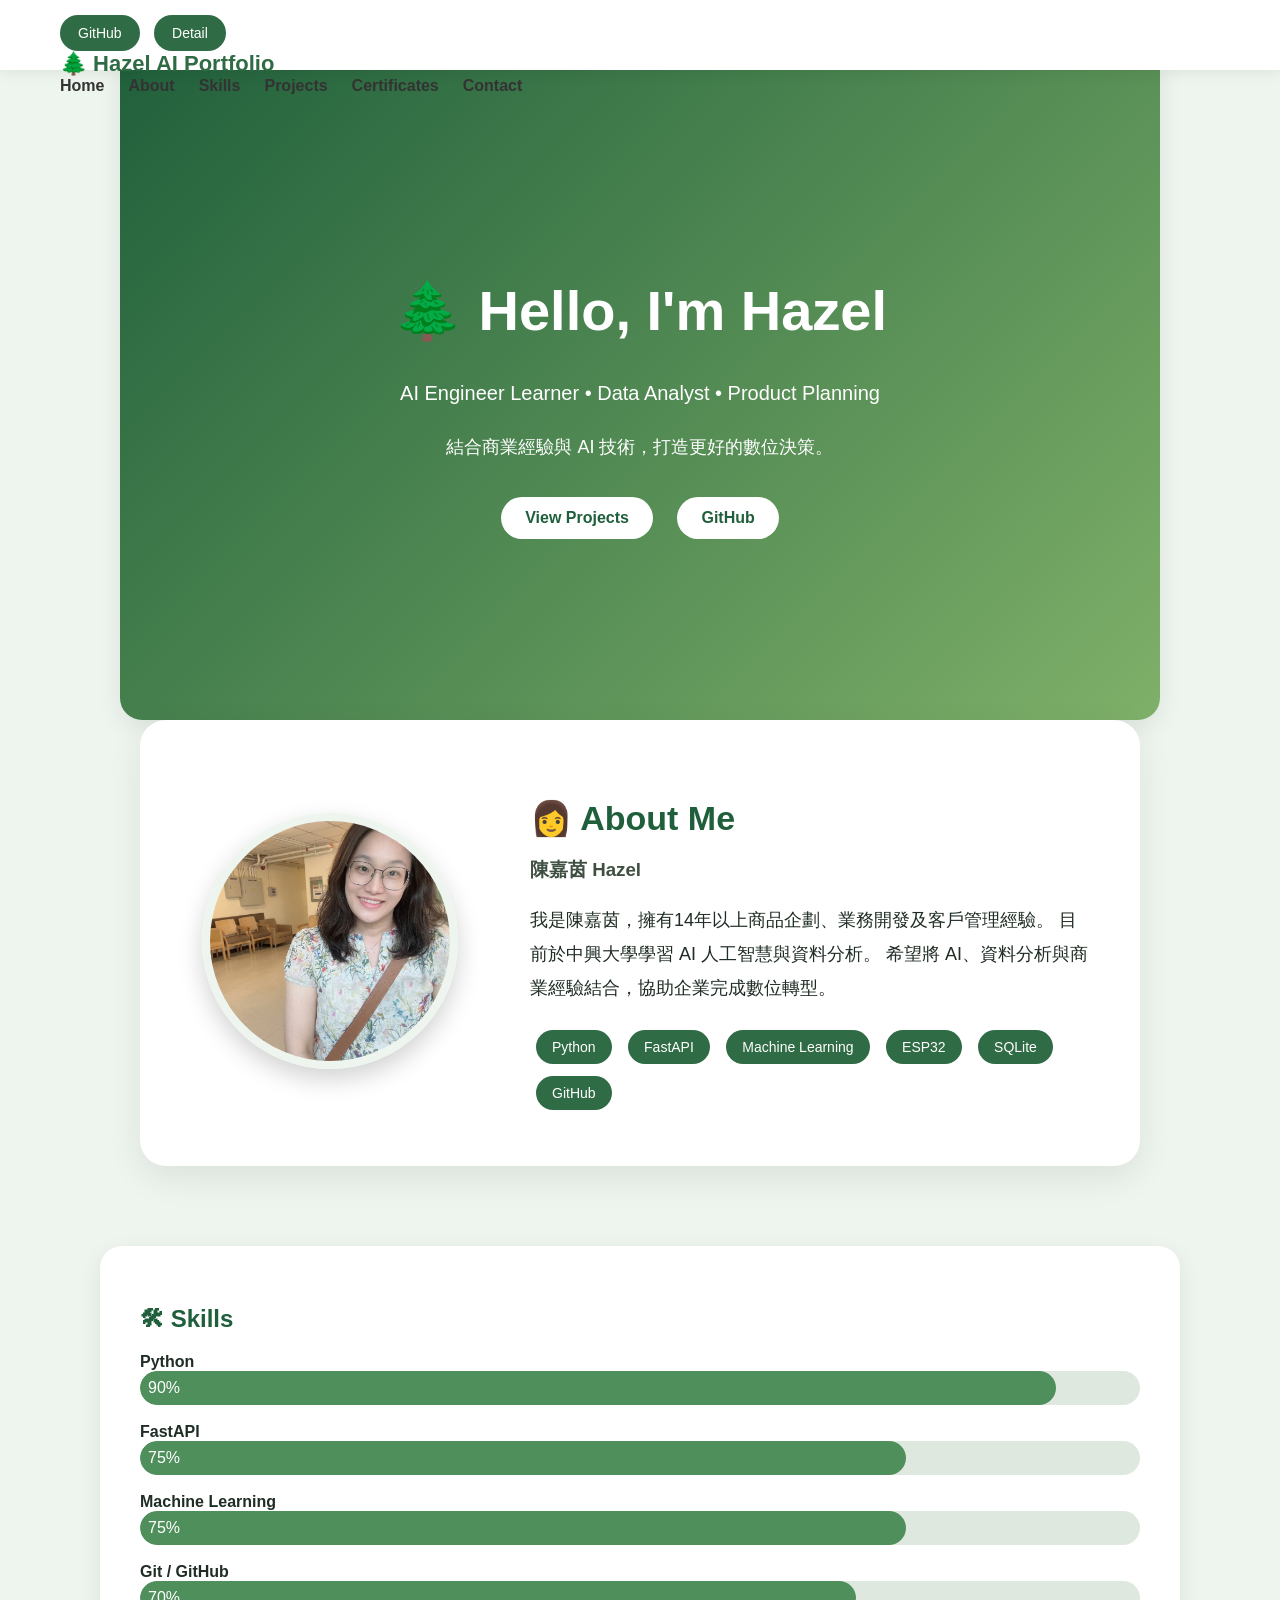
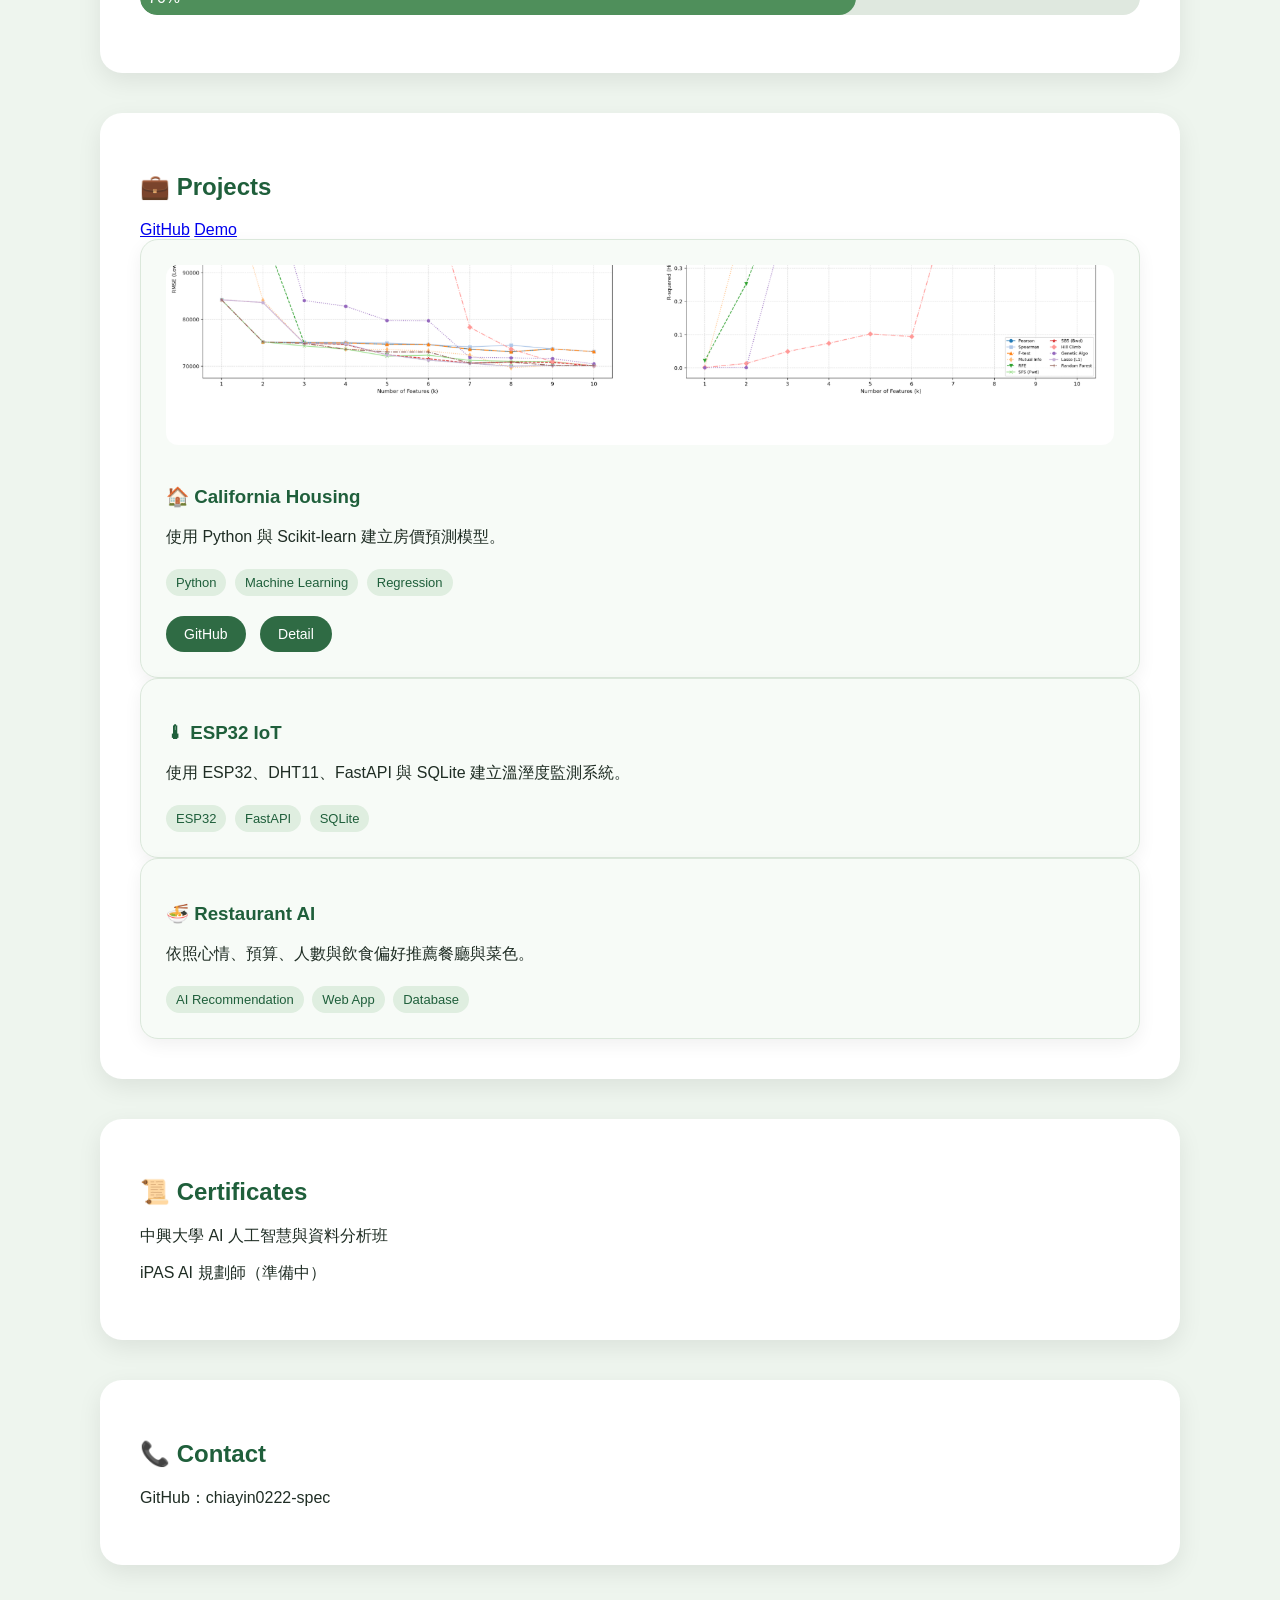
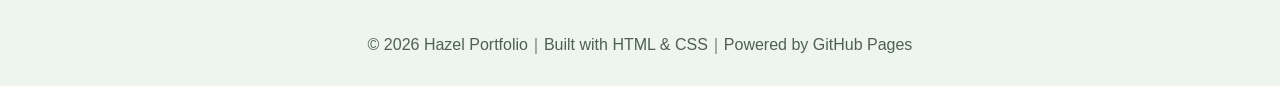
==== index.html @ d82f3df8 "Update index.html" ====
<!DOCTYPE html>
<html lang="zh-Hant">
<head>
  <meta charset="UTF-8">
  <title>Hazel AI Portfolio</title>
  <link rel="stylesheet" href="style.css">
</head>

<body>

  <nav class="navbar">
    <div class="project-links">
    <div class="project-links">
  <a class="btn-small" href="#">GitHub</a>
  <a class="btn-small" href="projects/california.html">Detail</a>
</div>
    <div class="logo">🌲 Hazel AI Portfolio</div>

    <ul class="nav-links">
      <li><a href="#hero">Home</a></li>
      <li><a href="#about">About</a></li>
      <li><a href="#skills">Skills</a></li>
      <li><a href="#projects">Projects</a></li>
      <li><a href="#certificates">Certificates</a></li>
      <li><a href="#contact">Contact</a></li>
    </ul>
  </nav>

  <section id="hero" class="hero">
    <h1>🌲 Hello, I'm Hazel</h1>
    <p class="role">AI Engineer Learner • Data Analyst • Product Planning</p>
    <p class="slogan">結合商業經驗與 AI 技術，打造更好的數位決策。</p>

    <div class="hero-buttons">
      <a class="btn" href="#projects">View Projects</a>
      <a class="btn" href="https://github.com/chiayin0222-spec">GitHub</a>
    </div>
  </section>

  <section id="about" class="about-section">
    <div class="about-card">
      <div class="photo">
        <img src="images/IMG_3133.PNG" class="profile" alt="Hazel">
      </div>

      <div class="intro">
        <h2>👩 About Me</h2>
        <h3>陳嘉茵 Hazel</h3>

        <p>
          我是陳嘉茵，擁有14年以上商品企劃、業務開發及客戶管理經驗。
          目前於中興大學學習 AI 人工智慧與資料分析。
          希望將 AI、資料分析與商業經驗結合，協助企業完成數位轉型。
        </p>

        <div class="tag">
          <span>Python</span>
          <span>FastAPI</span>
          <span>Machine Learning</span>
          <span>ESP32</span>
          <span>SQLite</span>
          <span>GitHub</span>
        </div>
      </div>
    </div>
  </section>

  <section id="skills">
    <h2>🛠 Skills</h2>

    <div class="skill">
      <strong>Python</strong>
      <div class="bar"><div class="fill" style="width:90%">90%</div></div>
    </div>

    <div class="skill">
      <strong>FastAPI</strong>
      <div class="bar"><div class="fill" style="width:75%">75%</div></div>
    </div>

    <div class="skill">
      <strong>Machine Learning</strong>
      <div class="bar"><div class="fill" style="width:75%">75%</div></div>
    </div>

    <div class="skill">
      <strong>Git / GitHub</strong>
      <div class="bar"><div class="fill" style="width:70%">70%</div></div>
    </div>
  </section>

  <section id="projects">
    <h2>💼 Projects</h2>
    

   <div class="project-links">

<a href="#">GitHub</a>

<a href="#">Demo</a>

</div>
<div class="project-card">

    <img src="images/california.png"
         class="project-image"
         alt="California Housing">

    <h3>🏠 California Housing</h3>

    <p>
        使用 Python 與 Scikit-learn 建立房價預測模型。
    </p>

    <div class="tag">

        <span>Python</span>

        <span>Machine Learning</span>

        <span>Regression</span>

    </div>

    <div class="project-links">

        <a class="btn-small"
           href="https://github.com/你的GitHub專案">
           GitHub
        </a>

        <a class="btn-small"
           href="projects/california.html">
           Detail
        </a>

    </div>

</div>


      <div class="project-card">
        <h3>🌡 ESP32 IoT</h3>
        <p>使用 ESP32、DHT11、FastAPI 與 SQLite 建立溫溼度監測系統。</p>
        <span>ESP32</span>
        <span>FastAPI</span>
        <span>SQLite</span>
      </div>

      <div class="project-card">
        <h3>🍜 Restaurant AI</h3>
        <p>依照心情、預算、人數與飲食偏好推薦餐廳與菜色。</p>
        <span>AI Recommendation</span>
        <span>Web App</span>
        <span>Database</span>
      </div>
    </div>
  </section>

  <section id="certificates">
    <h2>📜 Certificates</h2>
    <p>中興大學 AI 人工智慧與資料分析班</p>
    <p>iPAS AI 規劃師（準備中）</p>
  </section>

  <section id="contact">
    <h2>📞 Contact</h2>
    <p>GitHub：chiayin0222-spec</p>
  </section>

  <footer>
    © 2026 Hazel Portfolio｜Built with HTML & CSS｜Powered by GitHub Pages
  </footer>

  <script src="script.js"></script>
</body>
</html>
---- style.css ----
html {
  scroll-behavior: smooth;
}

body {
  margin: 0;
  font-family: Arial, "Microsoft JhengHei", sans-serif;
  background: #eef5ee;
  color: #1f2d24;
}

/* Navigation */
.navbar {
  position: fixed;
  top: 0;
  left: 0;
  width: 100%;
  height: 70px;
  background: white;
  box-shadow: 0 2px 15px rgba(0,0,0,0.08);
  display: flex;
  justify-content: space-between;
  align-items: center;
  padding: 0 60px;
  box-sizing: border-box;
  z-index: 999;
}

.logo {
  font-size: 22px;
  font-weight: bold;
  color: #2f6b44;
}

.nav-links {
  display: flex;
  gap: 24px;
  list-style: none;
  margin: 0;
  padding: 0;
}

.nav-links a {
  text-decoration: none;
  color: #333;
  font-weight: 600;
}

.nav-links a:hover {
  color: #2f6b44;
}

/* Hero */
.hero {
  min-height: 520px;
  background: linear-gradient(135deg, #1f5f3b, #7fb069);
  color: white;
  text-align: center;
  padding: 90px 20px 70px;
  display: flex;
  justify-content: center;
  align-items: center;
  flex-direction: column;
}

.hero h1 {
  font-size: 56px;
  font-weight: 700;
  margin-bottom: 18px;
}

.role {
  font-size: 20px;
  margin-bottom: 12px;
}

.slogan {
  font-size: 18px;
  margin-bottom: 28px;
}

.btn {
  display: inline-block;
  margin: 10px;
  padding: 12px 24px;
  background: white;
  color: #1f5f3b;
  text-decoration: none;
  border-radius: 30px;
  font-weight: bold;
}

/* Sections */
section {
  max-width: 1000px;
  margin: 40px auto;
  background: white;
  padding: 40px;
  border-radius: 22px;
  box-shadow: 0 8px 24px rgba(0,0,0,0.08);
}

h2 {
  color: #1f5f3b;
}

/* About */
.about-section {
  margin-top: -80px;
  position: relative;
  z-index: 10;
  background: transparent;
  box-shadow: none;
}

.about-card {
  background: white;
  border-radius: 26px;
  padding: 50px;
  display: flex;
  align-items: center;
  gap: 60px;
  box-shadow: 0 12px 35px rgba(0,0,0,0.08);
}

.photo {
  flex: 1;
  text-align: center;
}

.intro {
  flex: 2;
}

.profile {
  width: 240px;
  height: 240px;
  border-radius: 50%;
  object-fit: cover;
  border: 8px solid #eef5ee;
  box-shadow: 0 10px 25px rgba(0,0,0,0.18);
}

.intro h2 {
  font-size: 34px;
  margin-bottom: 10px;
}

.intro h3 {
  color: #3f4f42;
  margin-bottom: 20px;
}

.intro p {
  font-size: 18px;
  line-height: 1.9;
}

.tag span {
  display: inline-block;
  background: #2f6b44;
  color: white;
  padding: 9px 16px;
  border-radius: 20px;
  margin: 6px;
  font-size: 14px;
}

/* Skills */
.skill {
  margin: 18px 0;
}

.bar {
  background: #dfe8df;
  border-radius: 20px;
  overflow: hidden;
}

.fill {
  background: #4f8f5b;
  color: white;
  padding: 8px;
  border-radius: 20px;
}

/* Projects */
.project-grid {
  display: grid;
  grid-template-columns: repeat(3, 1fr);
  gap: 25px;
}

.project-image {
     width:100%;
    height:180px;
    object-fit:cover;
    border-radius:12px;
    margin-bottom:18px;
}

.project-card {
  background: #f7fbf7;
  border-radius: 18px;
  padding: 25px;
  border: 1px solid #dbe8db;
  box-shadow: 0 6px 18px rgba(0,0,0,0.06);
  transition: 0.3s;
}

.project-card:hover {
  transform: translateY(-8px);
  box-shadow: 0 14px 28px rgba(0,0,0,0.12);
}

.project-card h3 {
  color: #1f5f3b;
}

.project-card span {
  display: inline-block;
  background: #dfeee0;
  color: #1f5f3b;
  padding: 6px 10px;
  border-radius: 20px;
  font-size: 13px;
  margin: 5px 4px 0 0;
}

/* Footer */
footer {
  text-align: center;
  padding: 30px;
  color: #4f5f52;
}

/* Mobile */
@media (max-width: 900px) {
  .nav-links {
    display: none;
  }

  .about-card {
    flex-direction: column;
    text-align: center;
  }

  .project-grid {
    grid-template-columns: 1fr;
  }

  .hero h1 {
    font-size: 38px;
  }
}
.project-links{

    margin-top:20px;

}

.btn-small{

    display:inline-block;

    background:#2F6B44;

    color:white;

    text-decoration:none;

    padding:10px 18px;

    border-radius:30px;

    margin-right:10px;

    font-size:14px;

    transition:.3s;

}

.btn-small:hover{

    background:#1F5A38;

}
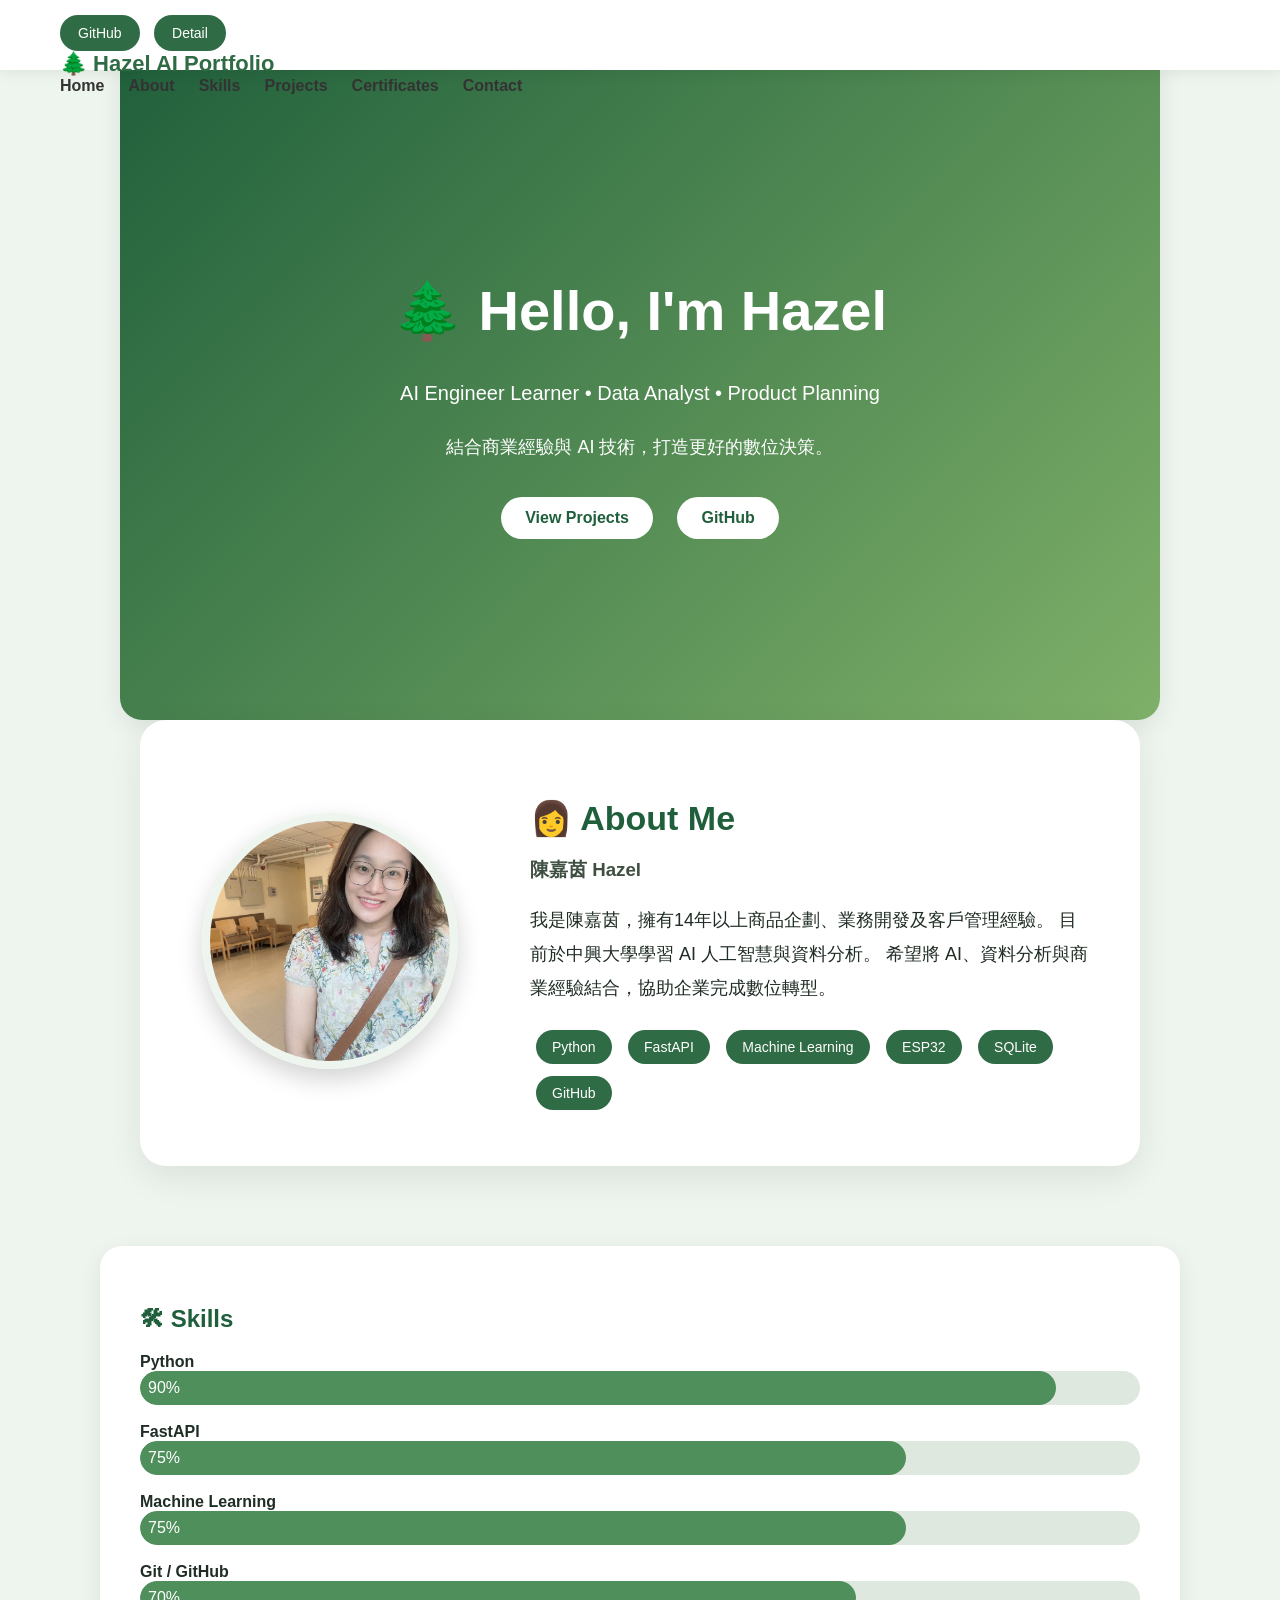
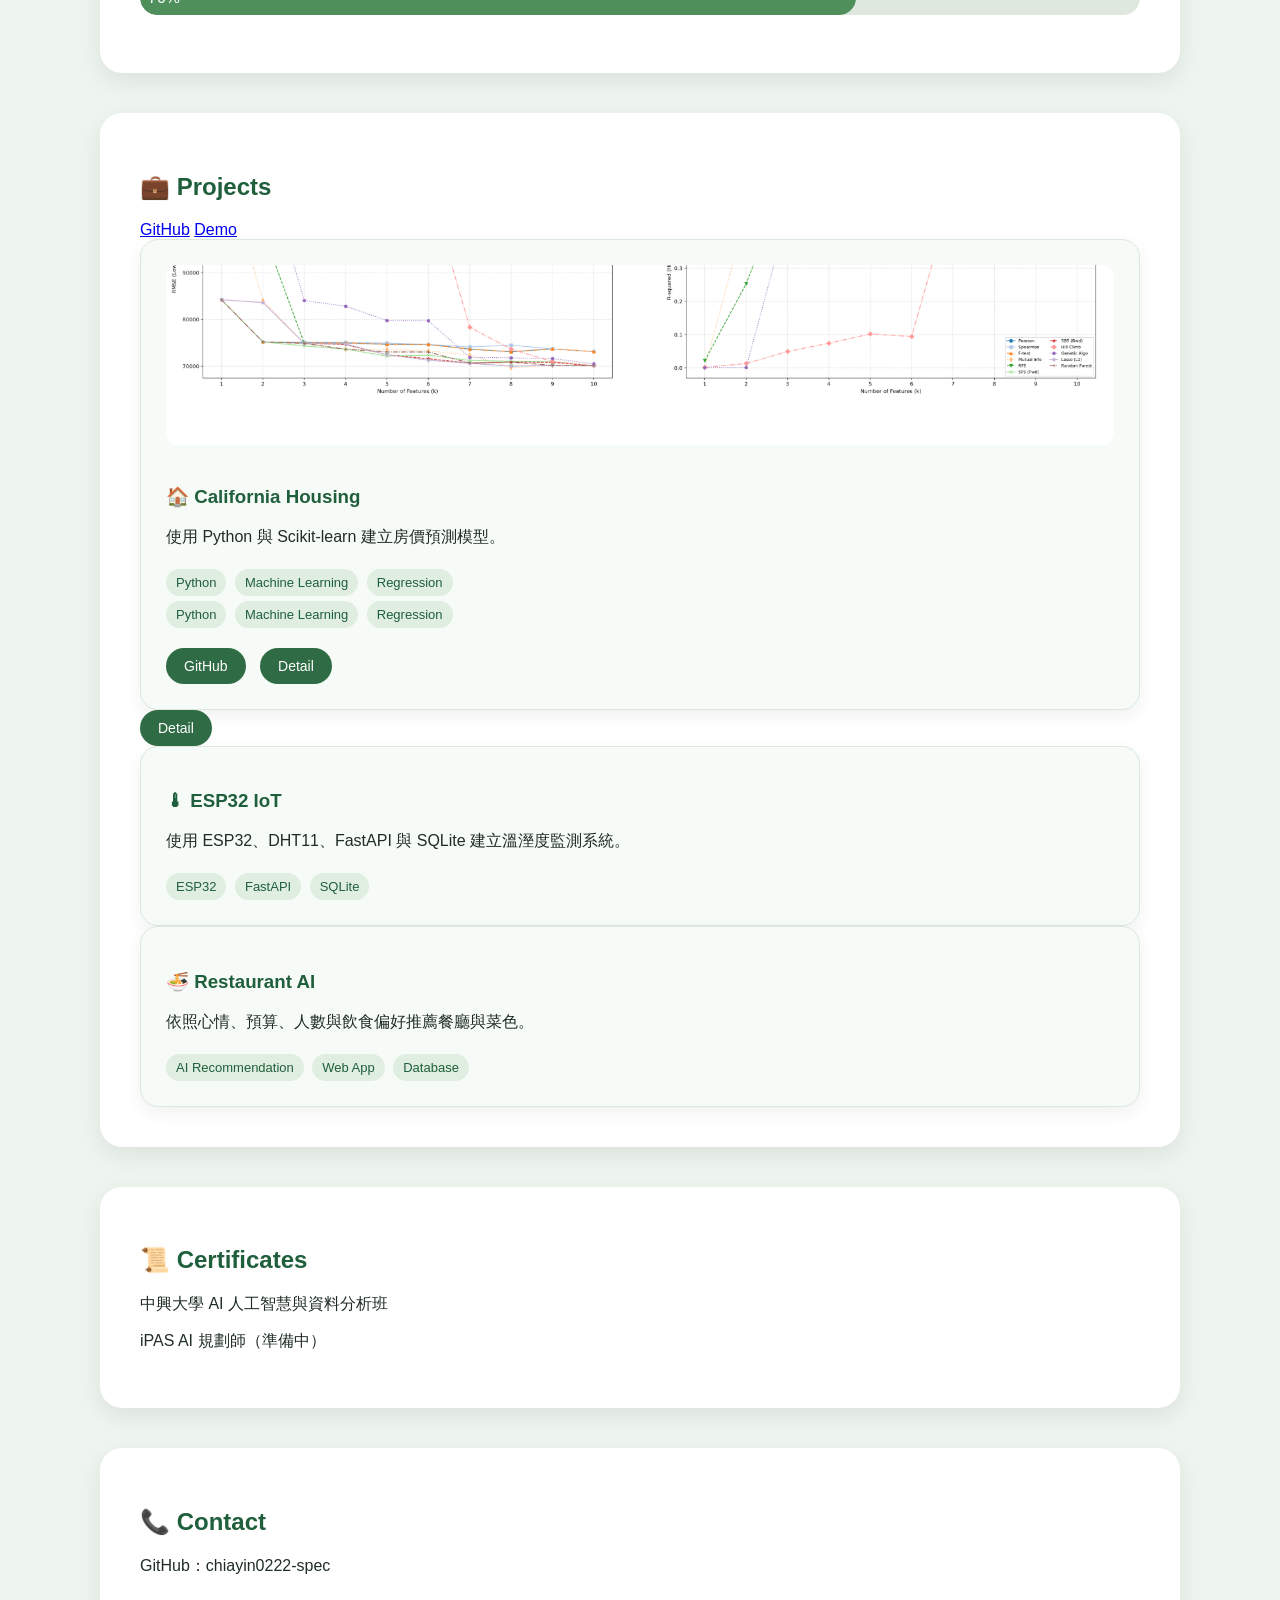
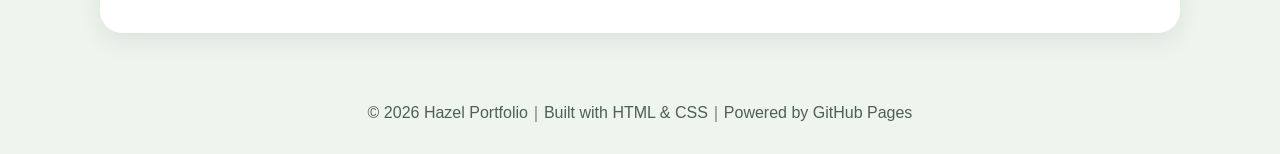
==== commit f4a5dfd4: "Update index.html" ====
--- a/index.html
+++ b/index.html
@@ -113,22 +113,22 @@
     </p>
 
     <div class="tag">
-
         <span>Python</span>
-
         <span>Machine Learning</span>
-
         <span>Regression</span>
-
+    </div>
+    <div class="tag">
+        <span>Python</span>
+        <span>Machine Learning</span>
+        <span>Regression</span>
     </div>
 
     <div class="project-links">
+        <a class="btn-small" href="#">GitHub</a>
+        <a class="btn-small" href="projects/california.html">Detail</a>
+    </div>    
 
-        <a class="btn-small"
-           href="https://github.com/你的GitHub專案">
-           GitHub
-        </a>
-
+</div>
         <a class="btn-small"
            href="projects/california.html">
            Detail
--- a/style.css
+++ b/style.css
@@ -262,27 +262,16 @@
 .btn-small{
 
     display:inline-block;
-
     background:#2F6B44;
-
     color:white;
-
     text-decoration:none;
-
     padding:10px 18px;
-
     border-radius:30px;
-
     margin-right:10px;
-
     font-size:14px;
-
     transition:.3s;
-
 }
 
 .btn-small:hover{
-
     background:#1F5A38;
-
-}
+}
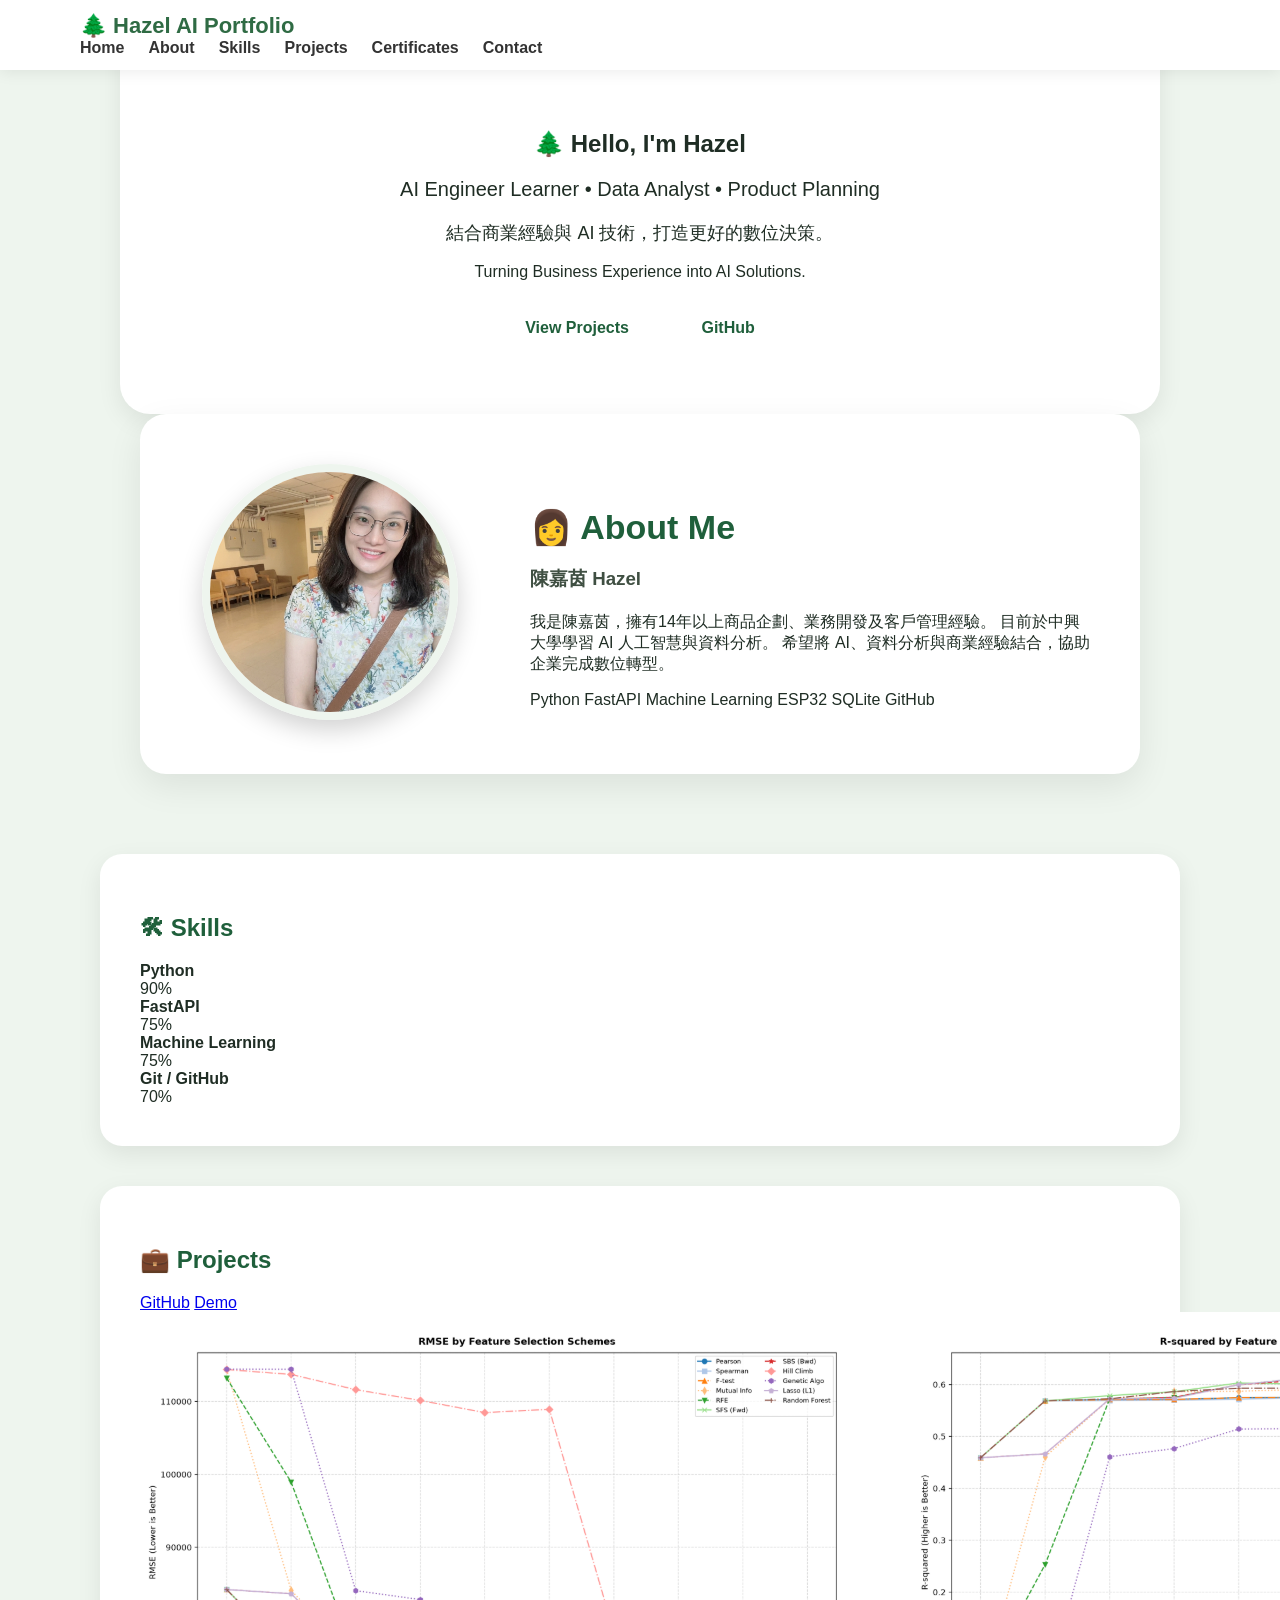
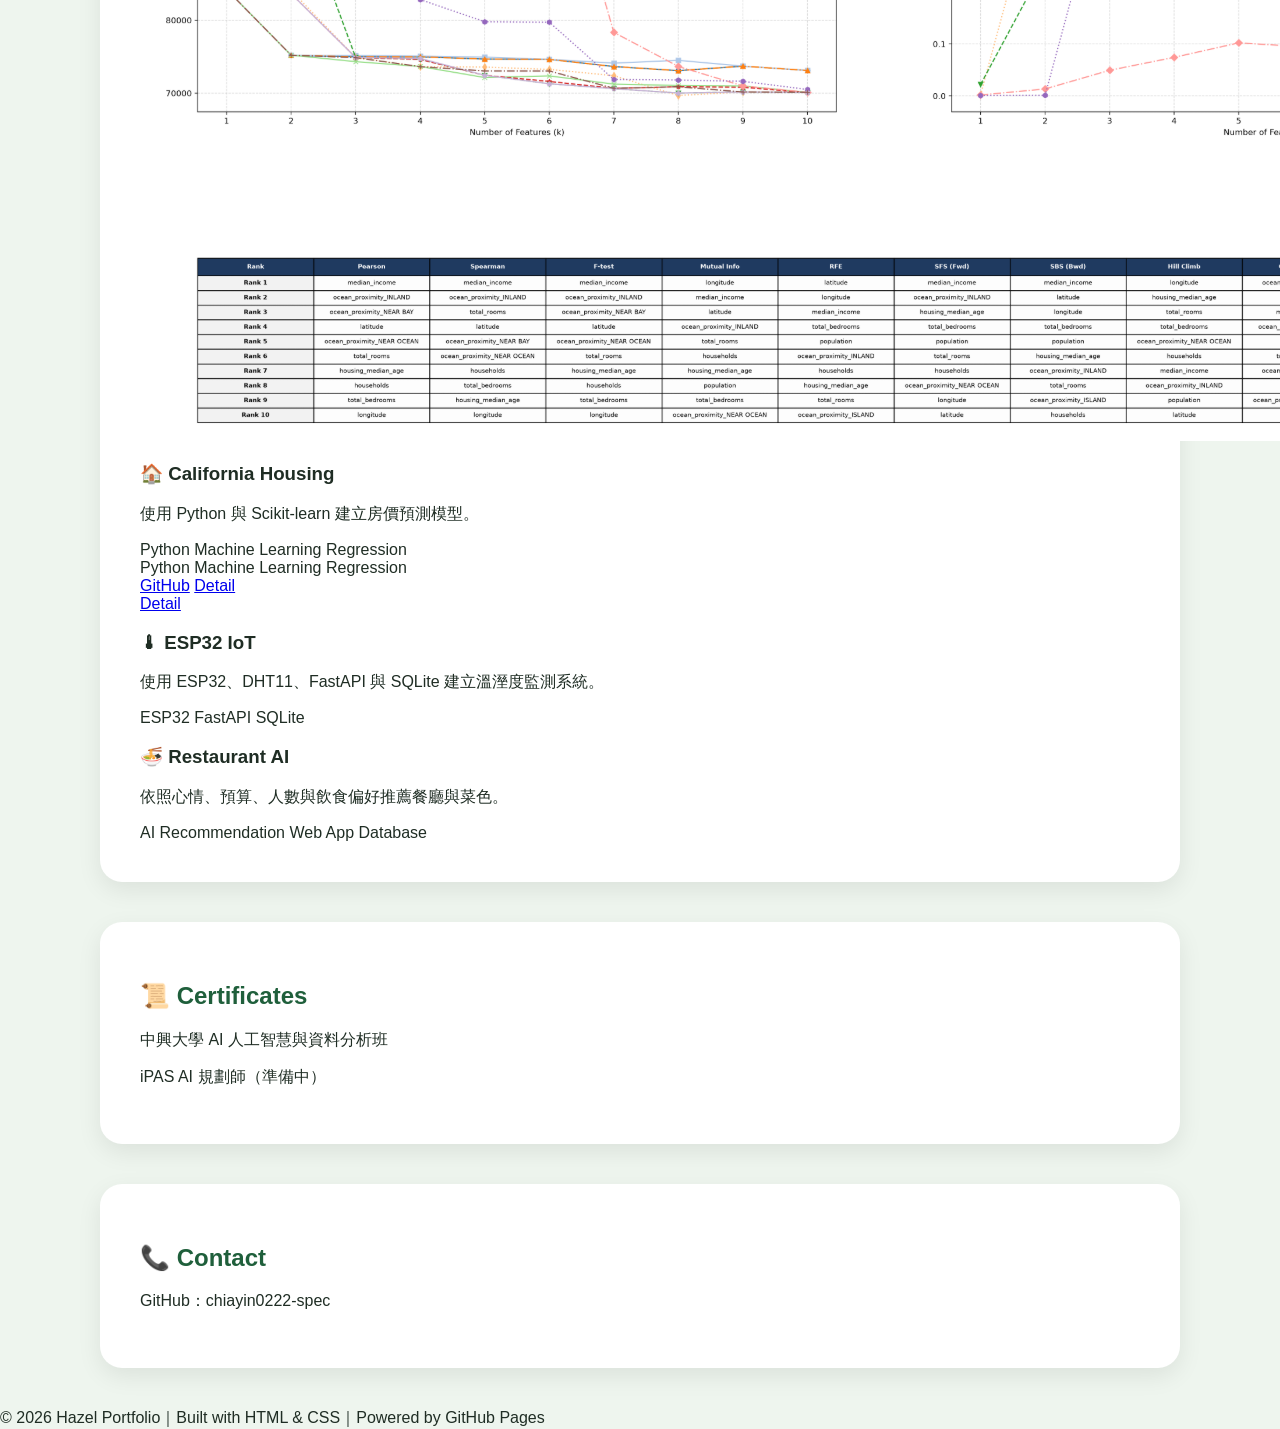
==== commit 2eb04453: "Update index.html" ====
--- a/index.html
+++ b/index.html
@@ -11,8 +11,7 @@
   <nav class="navbar">
     <div class="project-links">
     <div class="project-links">
-  <a class="btn-small" href="#">GitHub</a>
-  <a class="btn-small" href="projects/california.html">Detail</a>
+  
 </div>
     <div class="logo">🌲 Hazel AI Portfolio</div>
 
@@ -30,6 +29,9 @@
     <h1>🌲 Hello, I'm Hazel</h1>
     <p class="role">AI Engineer Learner • Data Analyst • Product Planning</p>
     <p class="slogan">結合商業經驗與 AI 技術，打造更好的數位決策。</p>
+    <p class="motto">
+  Turning Business Experience into AI Solutions.
+</p>
 
     <div class="hero-buttons">
       <a class="btn" href="#projects">View Projects</a>
--- a/style.css
+++ b/style.css
@@ -21,7 +21,7 @@
   display: flex;
   justify-content: space-between;
   align-items: center;
-  padding: 0 60px;
+  padding: 0 80px;
   box-sizing: border-box;
   z-index: 999;
 }
@@ -51,32 +51,33 @@
 }
 
 /* Hero */
-.hero {
-  min-height: 520px;
-  background: linear-gradient(135deg, #1f5f3b, #7fb069);
-  color: white;
-  text-align: center;
-  padding: 90px 20px 70px;
-  display: flex;
-  justify-content: center;
-  align-items: center;
-  flex-direction: column;
+.hero{
+  background:linear-gradient(
+    135deg,
+    max-width:1200px;
+    margin:90px auto 0;
+    #2F6B44,
+    #6BA15D
+  );
+
+  padding:70px 20px 55px;
+  text-align:center;
+  border-radius:0 0 30px 30px;
+}
 }
 
 .hero h1 {
-  font-size: 56px;
-  font-weight: 700;
-  margin-bottom: 18px;
-}
-
-.role {
-  font-size: 20px;
-  margin-bottom: 12px;
-}
-
-.slogan {
-  font-size: 18px;
-  margin-bottom: 28px;
+     font-size:52px;
+    margin-bottom:16px;
+}
+
+.role{
+    font-size:20px;
+}
+
+.slogan{
+    font-size:18px;
+    margin:18px 0;
 }
 
 .btn {
@@ -152,8 +153,9 @@
 }
 
 .intro p {
-  font-size: 18px;
-  line-height: 1.9;
+  .intro p{
+    font-size:20px;
+    line-height:2;
 }
 
 .tag span {
@@ -254,13 +256,10 @@
   }
 }
 .project-links{
-
     margin-top:20px;
-
 }
 
 .btn-small{
-
     display:inline-block;
     background:#2F6B44;
     color:white;
@@ -275,3 +274,10 @@
 .btn-small:hover{
     background:#1F5A38;
 }
+
+.project-cover {
+    width: 100%;
+    border-radius: 18px;
+    box-shadow: 0 10px 25px rgba(0,0,0,0.15);
+    margin: 30px 0;
+}
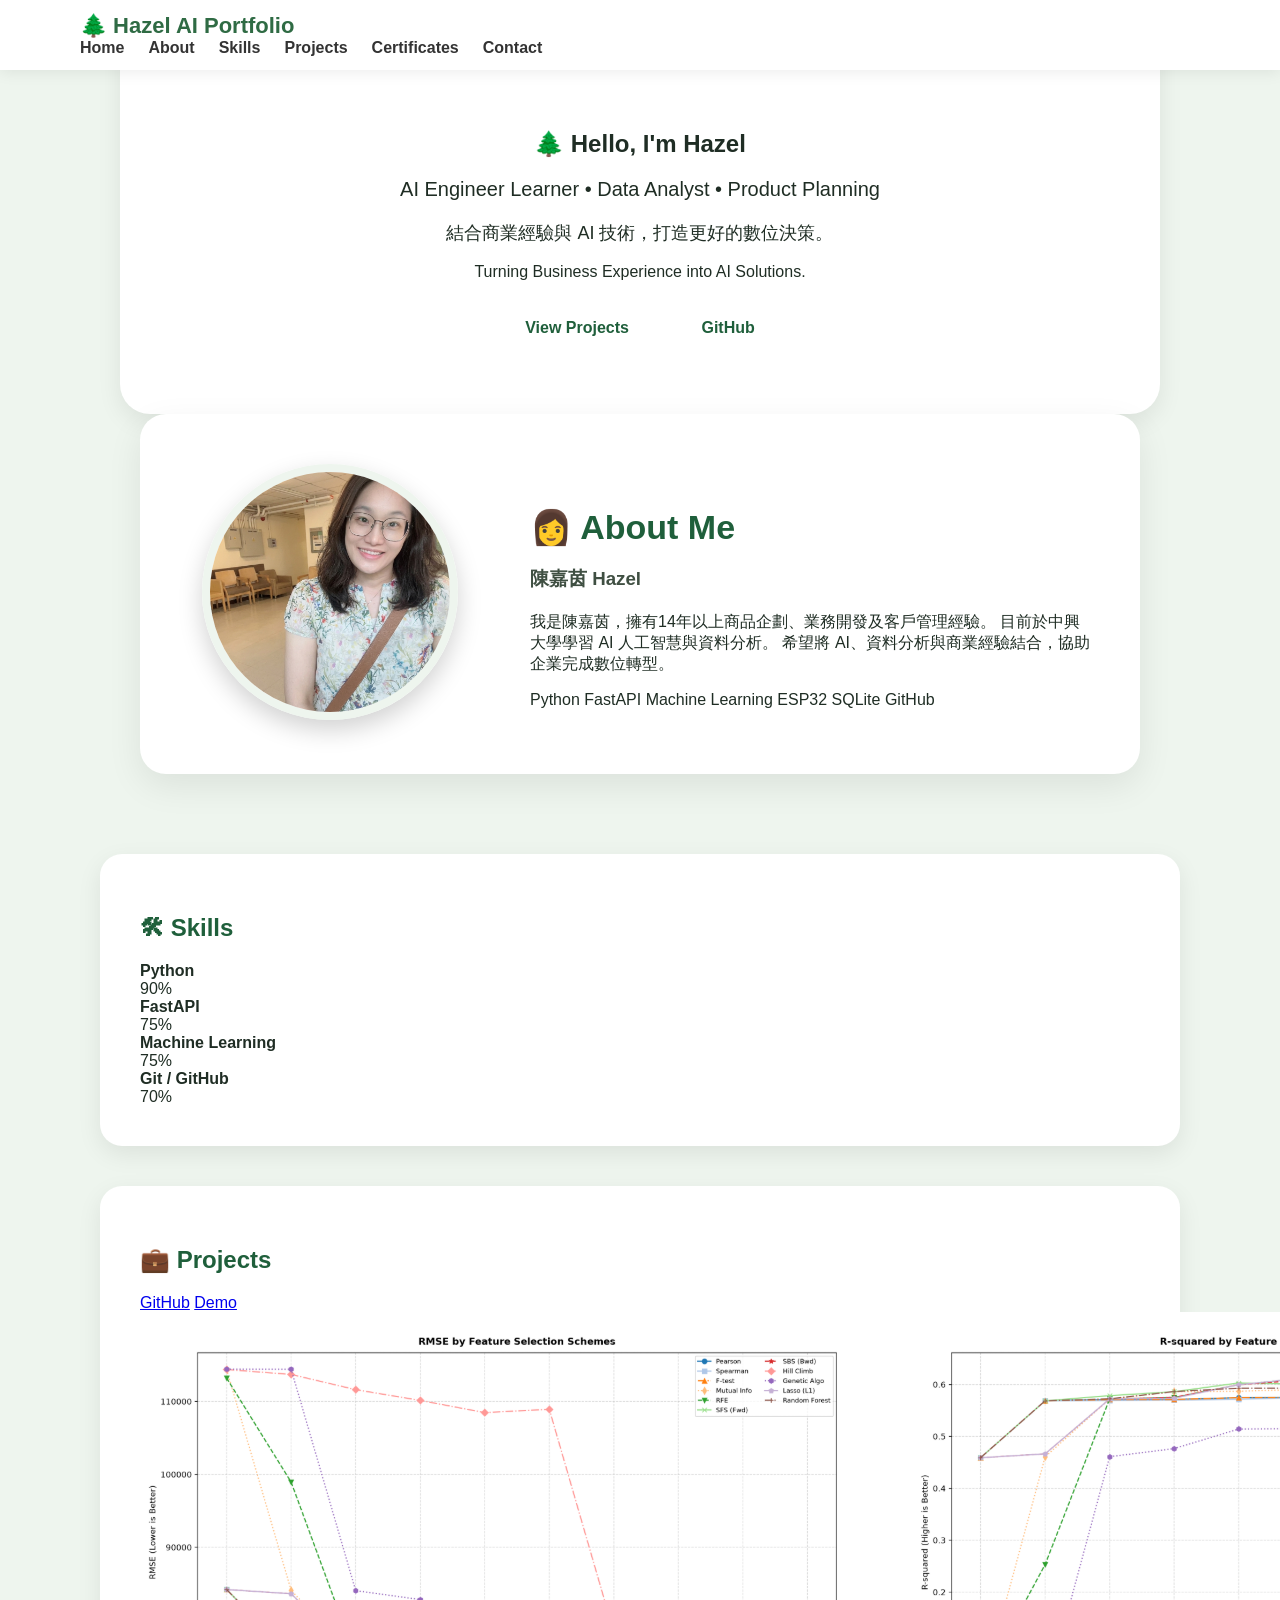
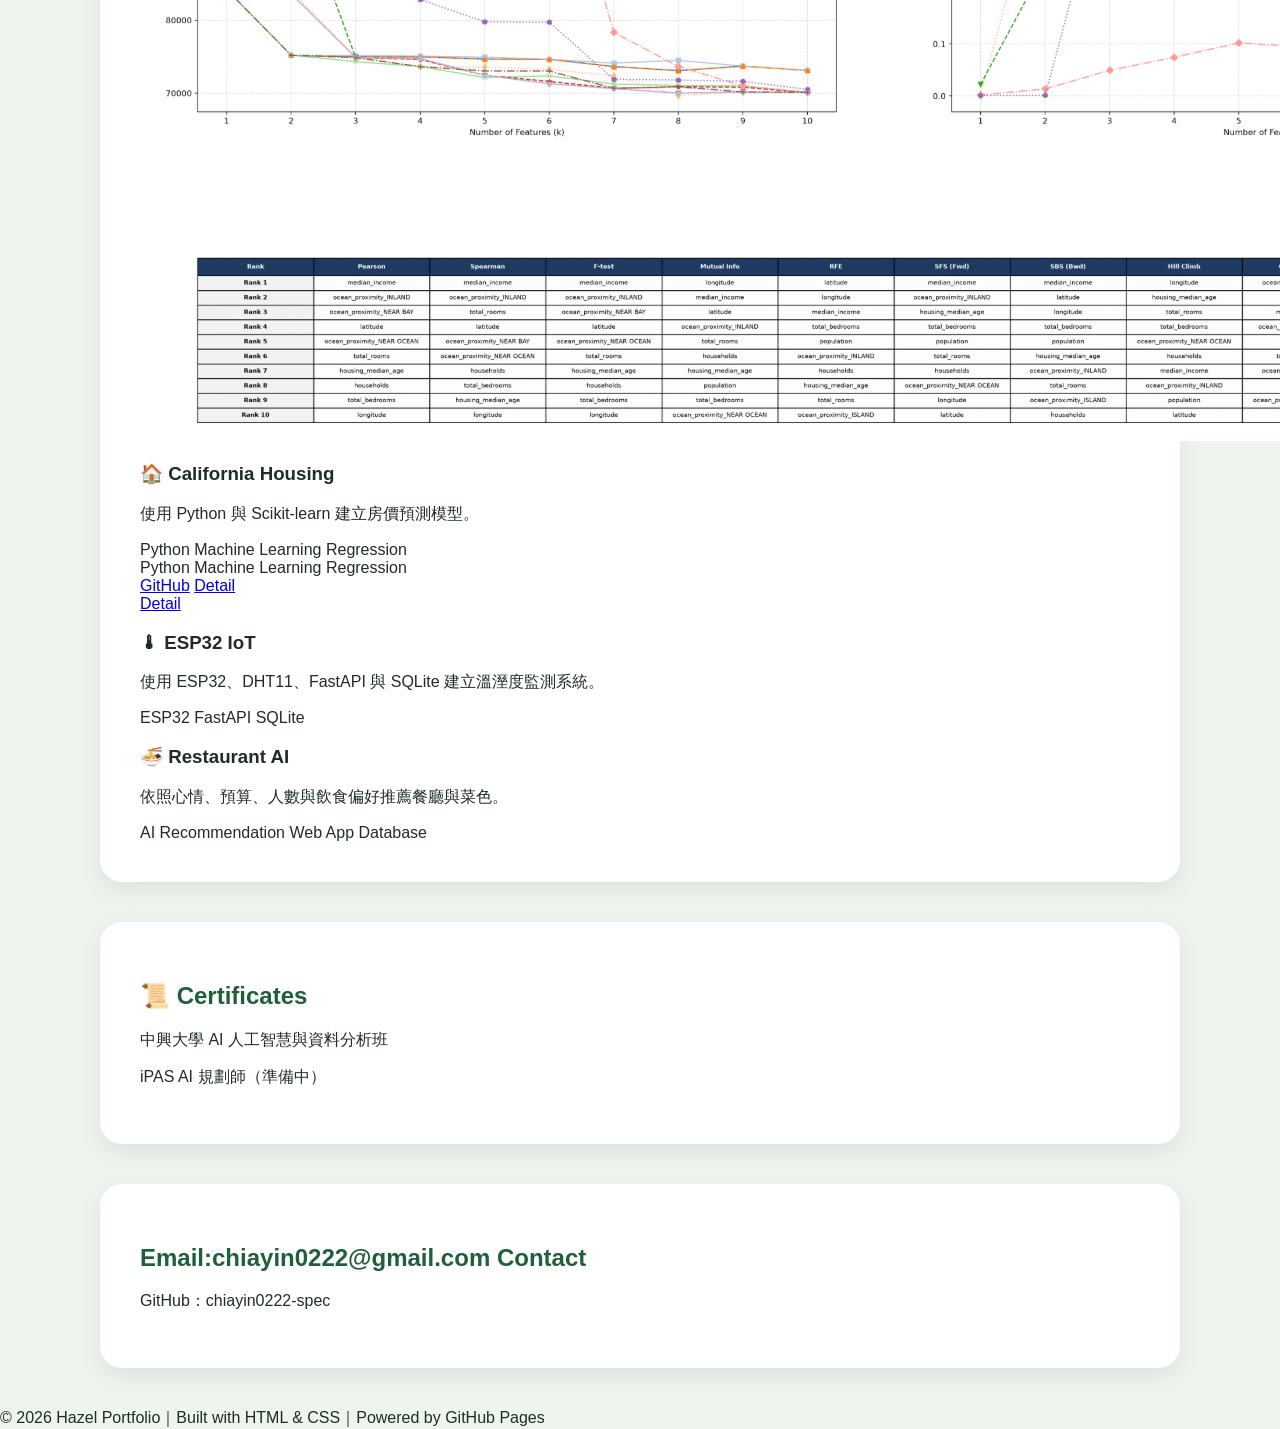
==== commit 794ba0d7: "Update contact section with email address" ====
--- a/index.html
+++ b/index.html
@@ -166,7 +166,7 @@
   </section>
 
   <section id="contact">
-    <h2>📞 Contact</h2>
+    <h2>Email:chiayin0222@gmail.com Contact</h2>
     <p>GitHub：chiayin0222-spec</p>
   </section>
 
--- a/style.css
+++ b/style.css
@@ -281,3 +281,10 @@
     box-shadow: 0 10px 25px rgba(0,0,0,0.15);
     margin: 30px 0;
 }
+.motto {
+  font-size: 18px;
+  font-style: italic;
+  color: #f5fff5;
+  opacity: 0.9;
+  margin-bottom: 20px;
+}
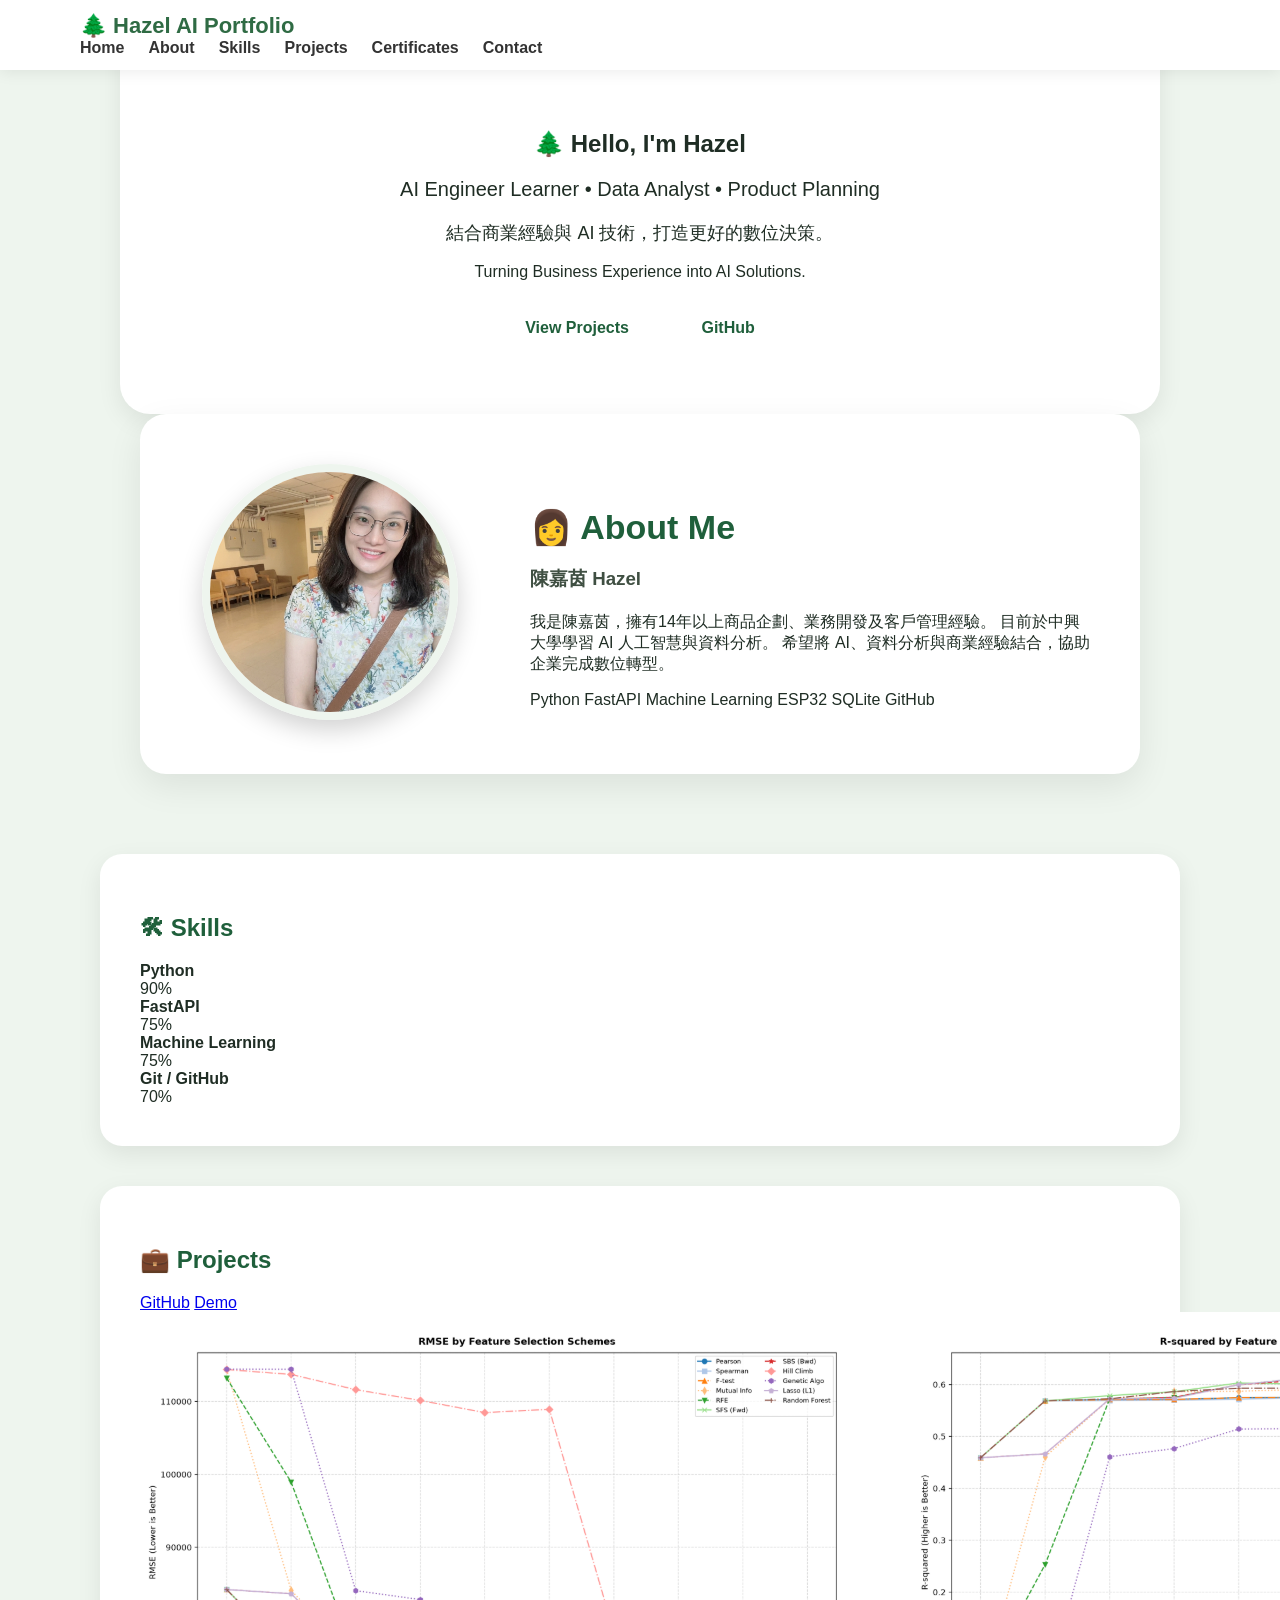
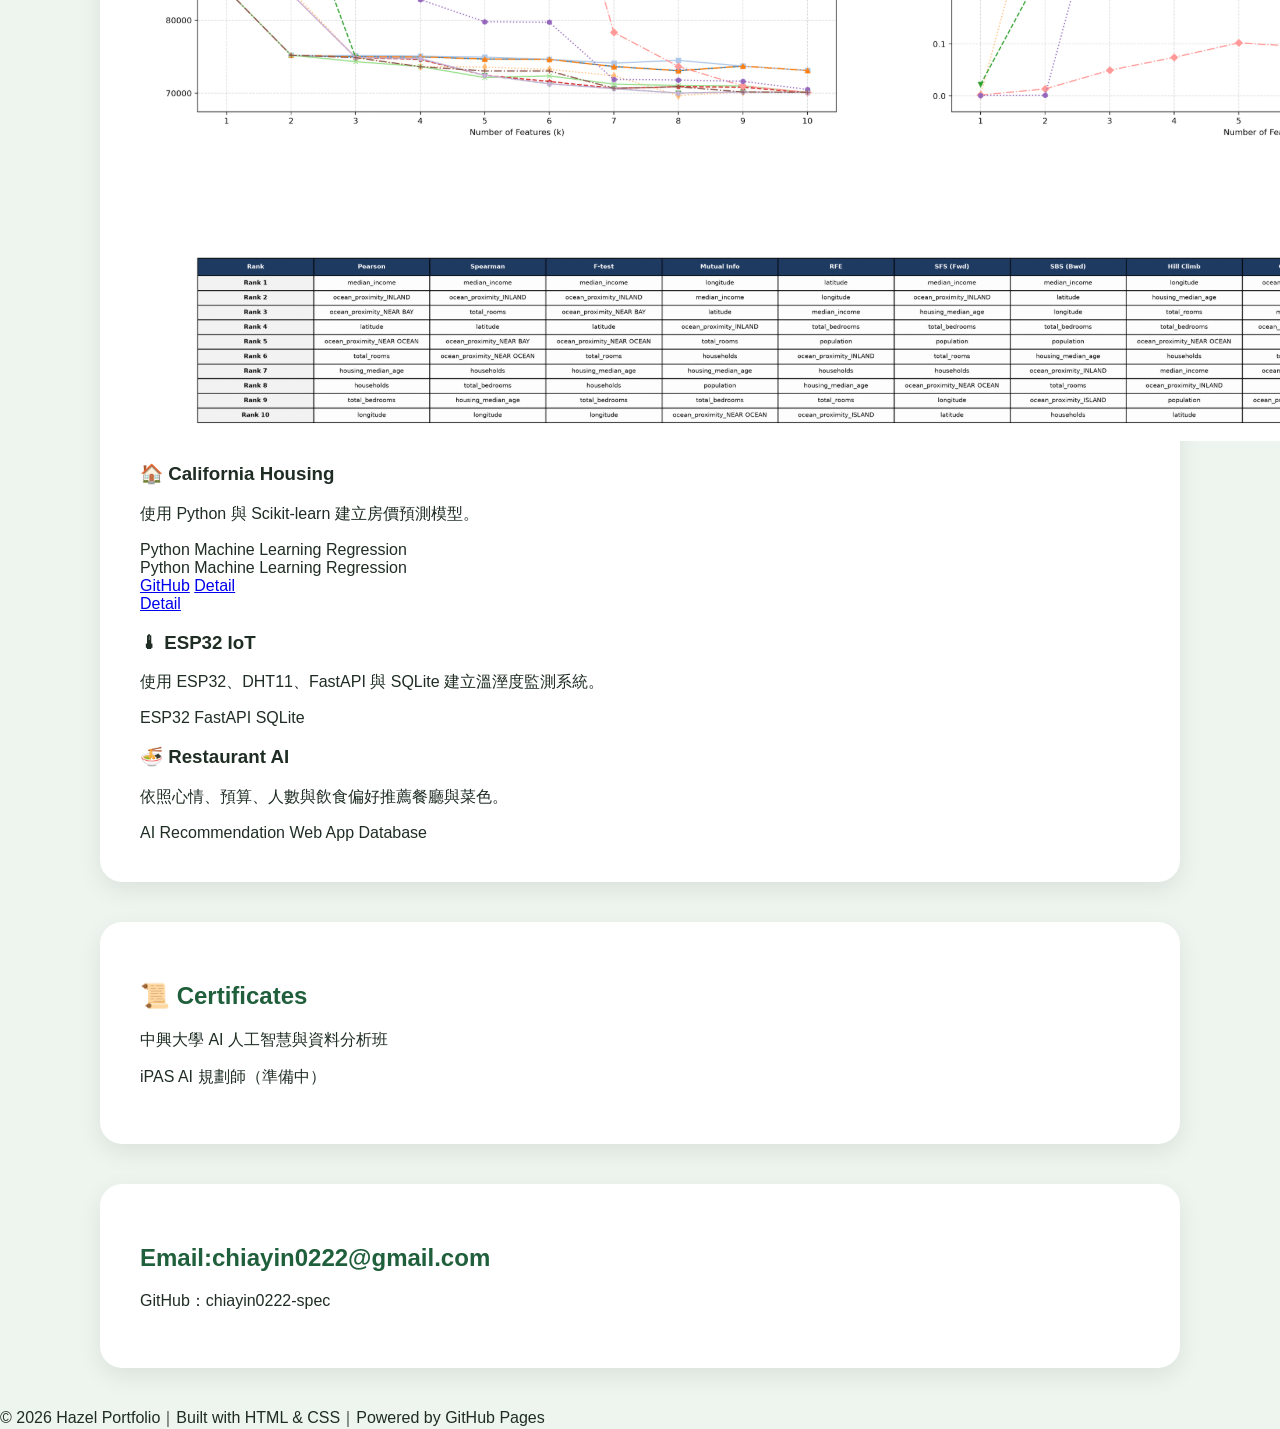
==== commit 9e049b17: "Fix email header formatting in index.html" ====
--- a/index.html
+++ b/index.html
@@ -166,7 +166,7 @@
   </section>
 
   <section id="contact">
-    <h2>Email:chiayin0222@gmail.com Contact</h2>
+    <h2>Email:chiayin0222@gmail.com </h2>
     <p>GitHub：chiayin0222-spec</p>
   </section>
 
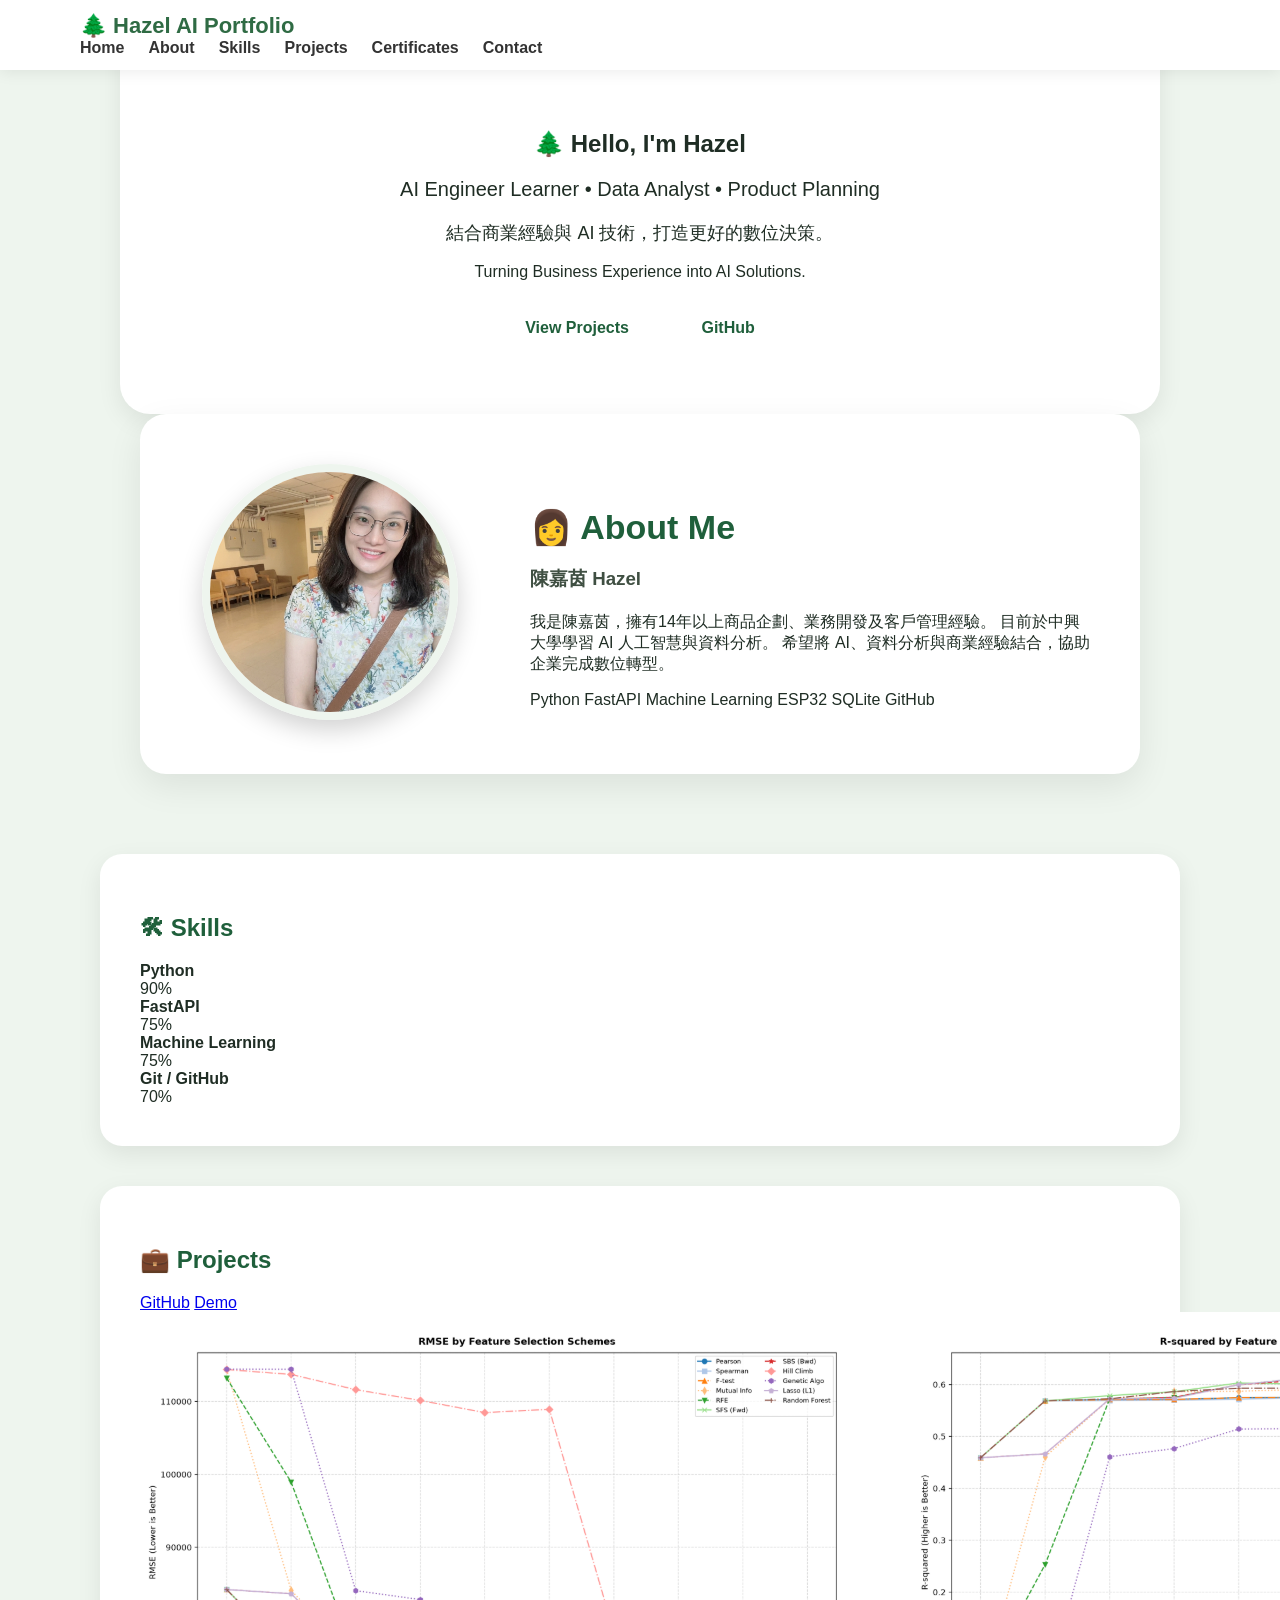
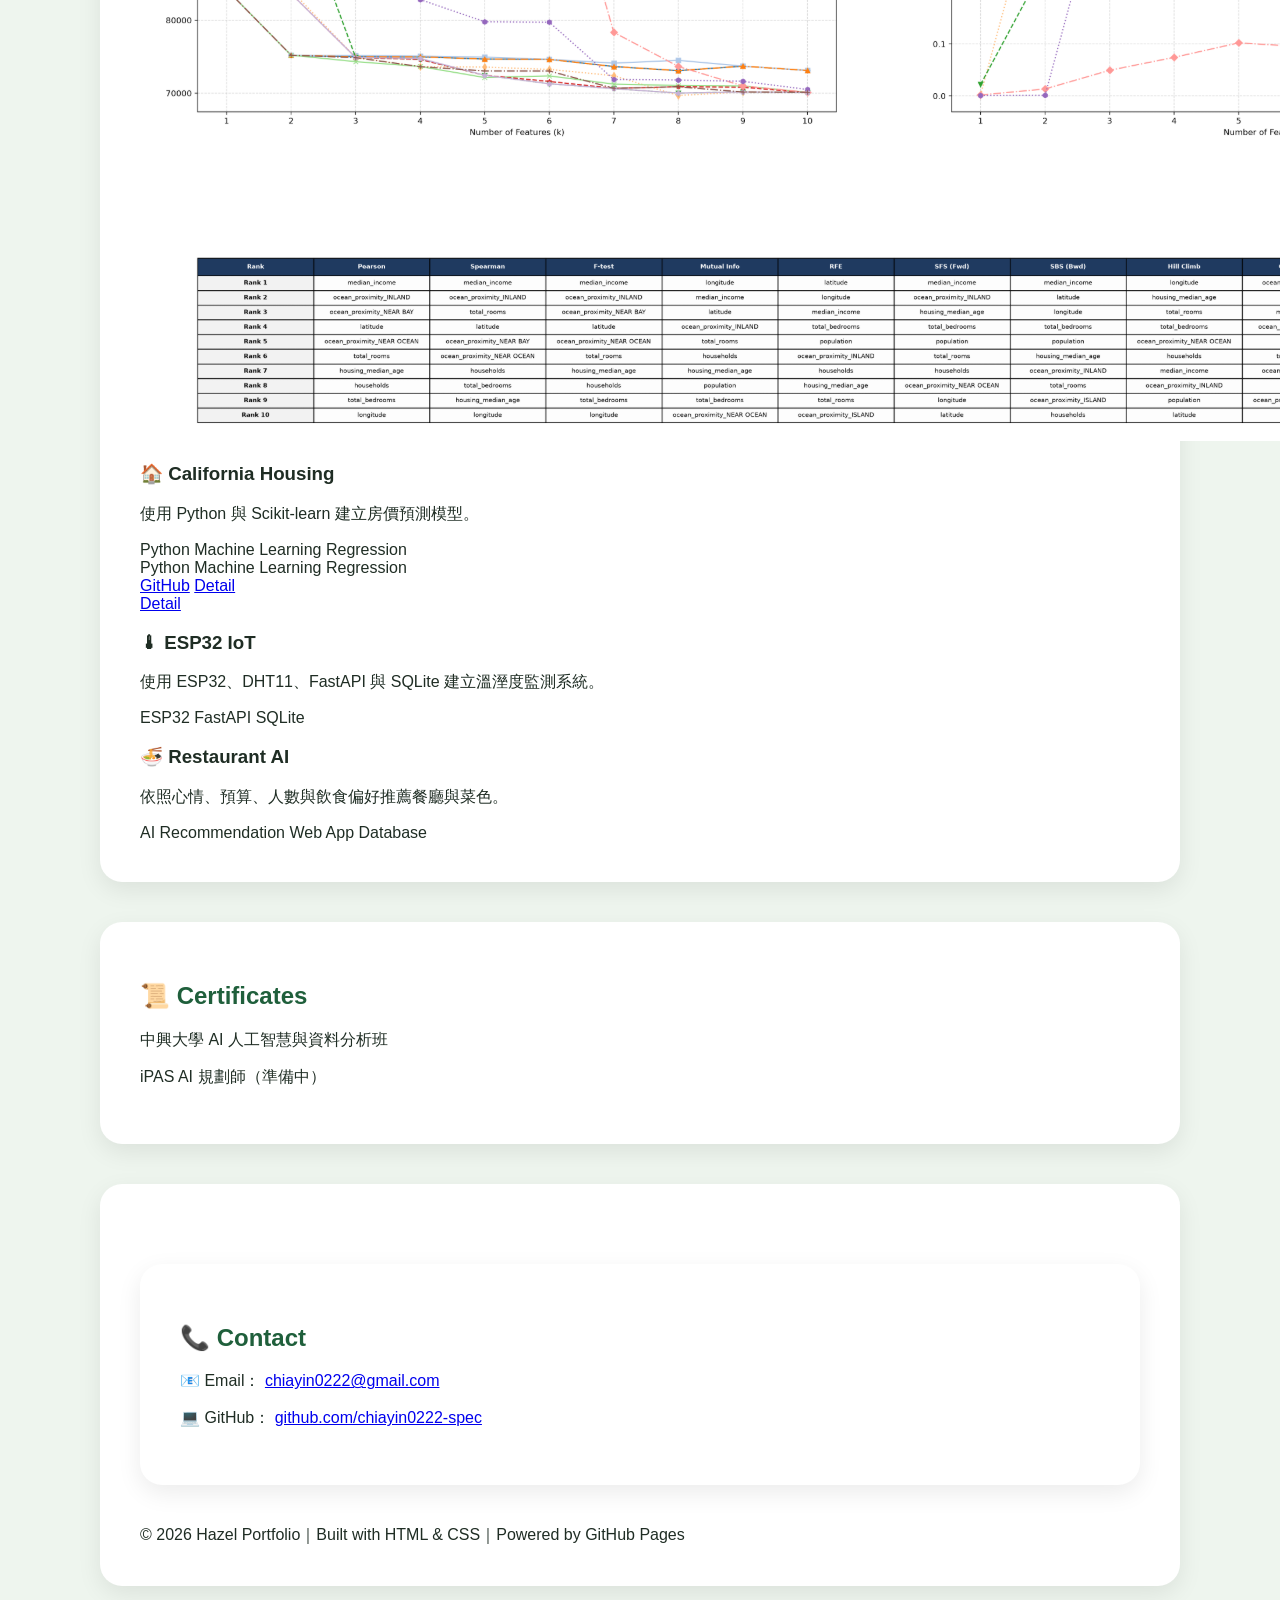
==== commit ef4b5ffb: "Update index.html" ====
--- a/index.html
+++ b/index.html
@@ -165,10 +165,25 @@
     <p>iPAS AI 規劃師（準備中）</p>
   </section>
 
-  <section id="contact">
-    <h2>Email:chiayin0222@gmail.com </h2>
-    <p>GitHub：chiayin0222-spec</p>
-  </section>
+ <section id="contact">
+    <section id="contact">
+
+    <h2>📞 Contact</h2>
+
+    <p>
+        📧 Email：
+        <a href="mailto:chiayin0222@gmail.com">
+            chiayin0222@gmail.com
+        </a>
+    </p>
+
+    <p>
+        💻 GitHub：
+        <a href="https://github.com/chiayin0222-spec" target="_blank">
+            github.com/chiayin0222-spec
+        </a>
+    </p>
+</section>
 
   <footer>
     © 2026 Hazel Portfolio｜Built with HTML & CSS｜Powered by GitHub Pages
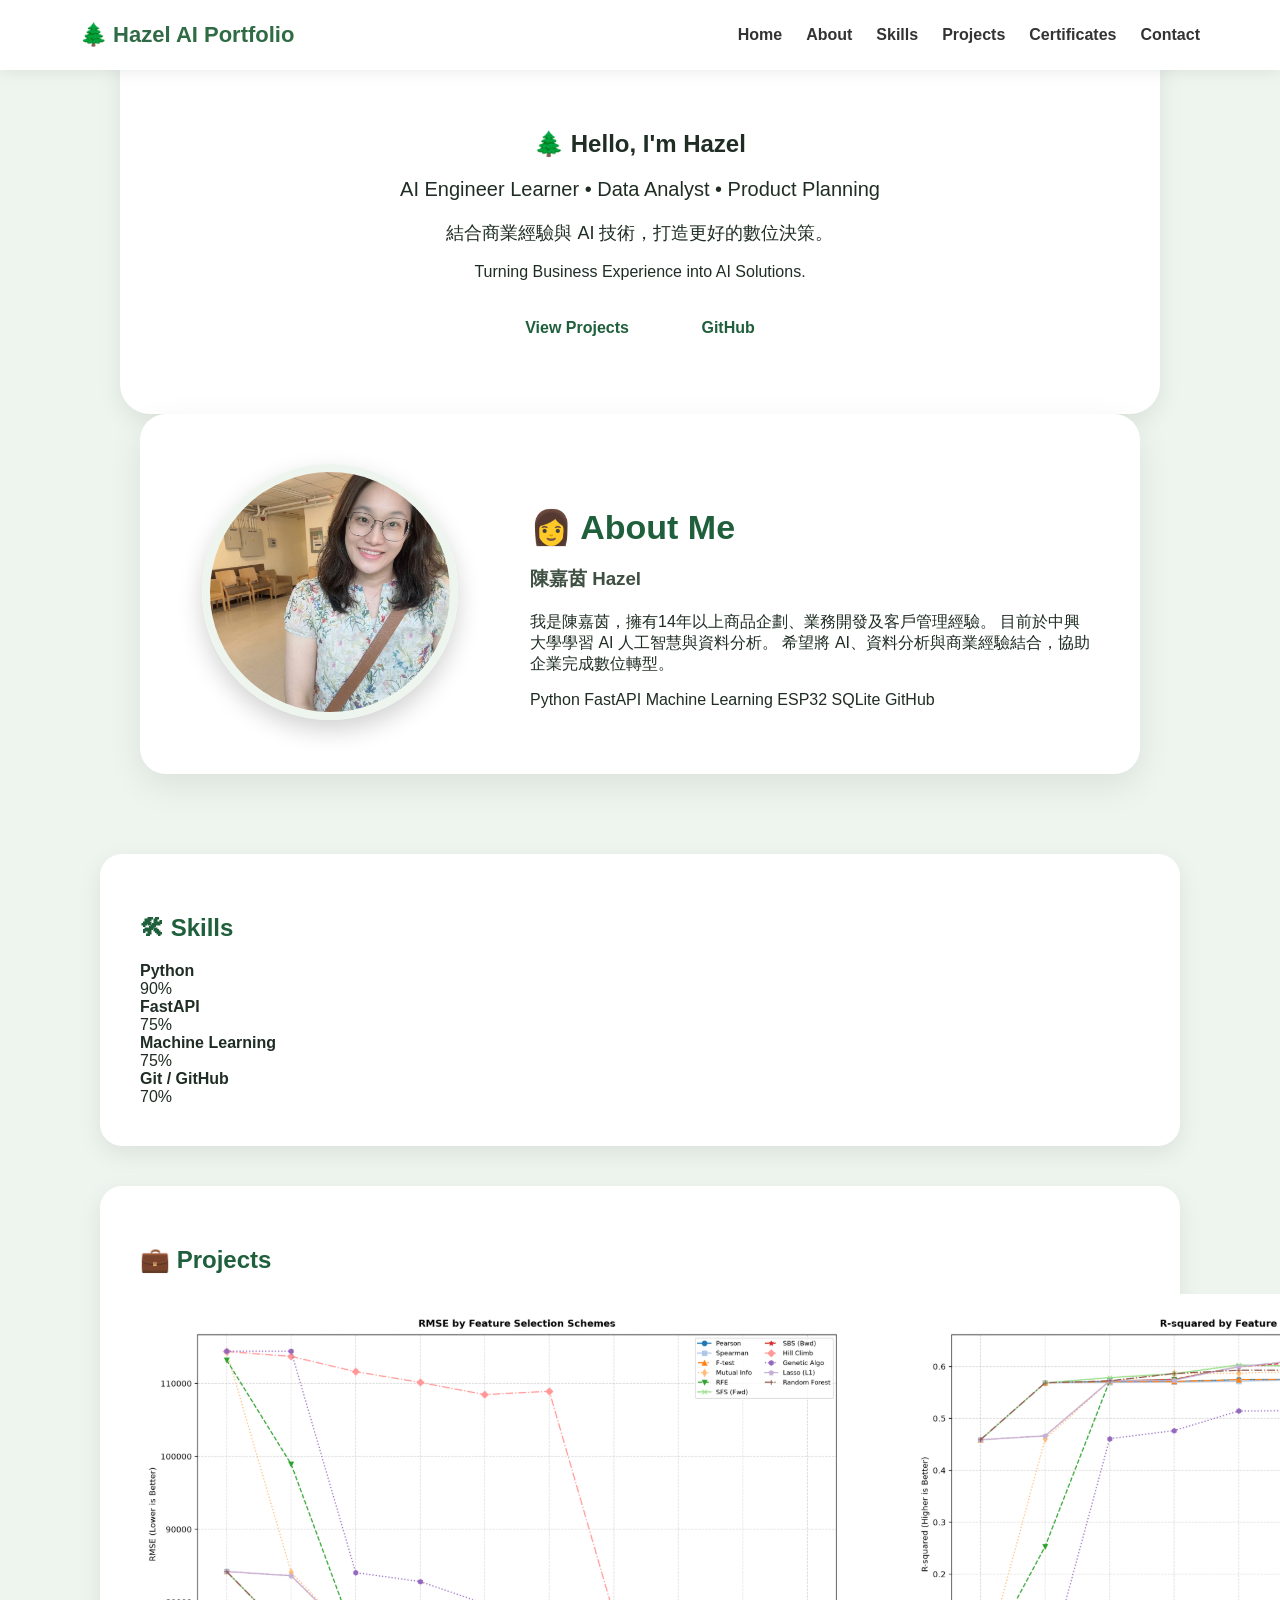
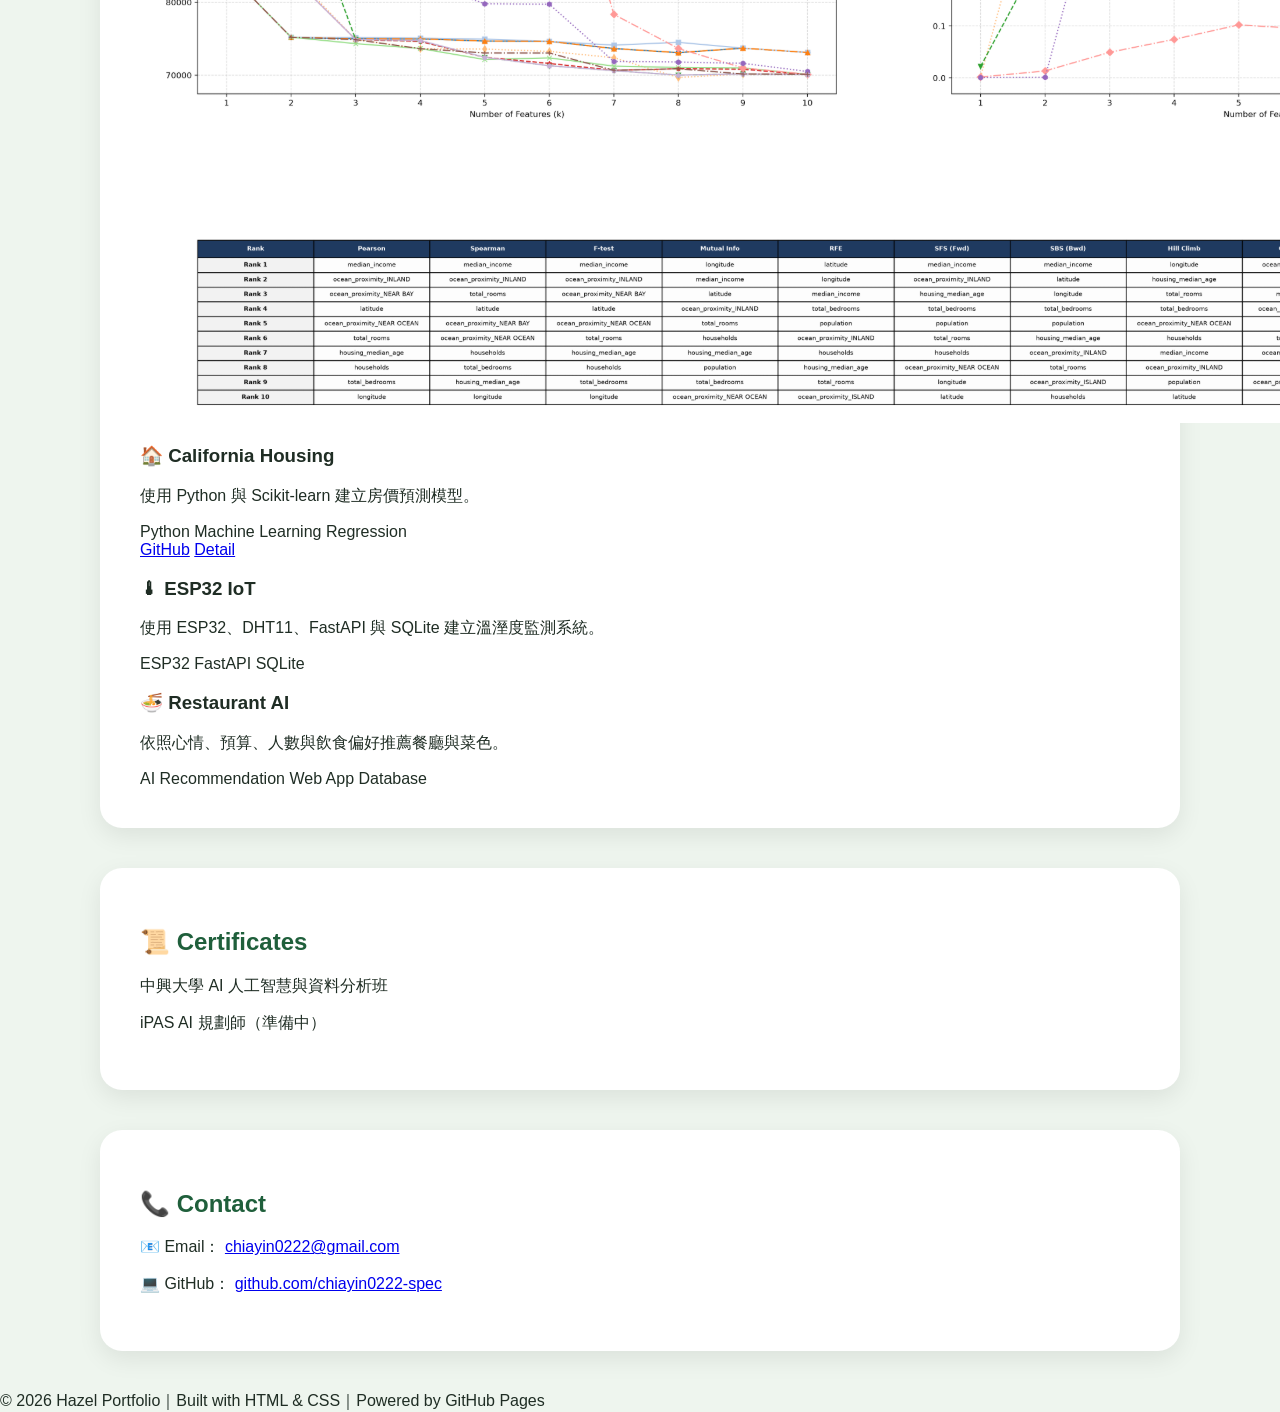
==== commit 0c69730e: "Refactor index.html for better structure and clarity Removed duplicate project links and improved st" ====
--- a/index.html
+++ b/index.html
@@ -9,10 +9,6 @@
 <body>
 
   <nav class="navbar">
-    <div class="project-links">
-    <div class="project-links">
-  
-</div>
     <div class="logo">🌲 Hazel AI Portfolio</div>
 
     <ul class="nav-links">
@@ -29,9 +25,7 @@
     <h1>🌲 Hello, I'm Hazel</h1>
     <p class="role">AI Engineer Learner • Data Analyst • Product Planning</p>
     <p class="slogan">結合商業經驗與 AI 技術，打造更好的數位決策。</p>
-    <p class="motto">
-  Turning Business Experience into AI Solutions.
-</p>
+    <p class="motto">Turning Business Experience into AI Solutions.</p>
 
     <div class="hero-buttons">
       <a class="btn" href="#projects">View Projects</a>
@@ -93,69 +87,50 @@
 
   <section id="projects">
     <h2>💼 Projects</h2>
-    
 
-   <div class="project-links">
+    <div class="project-grid">
 
-<a href="#">GitHub</a>
+      <div class="project-card">
+        <img src="images/california.png" class="project-image" alt="California Housing">
 
-<a href="#">Demo</a>
+        <h3>🏠 California Housing</h3>
 
-</div>
-<div class="project-card">
+        <p>使用 Python 與 Scikit-learn 建立房價預測模型。</p>
 
-    <img src="images/california.png"
-         class="project-image"
-         alt="California Housing">
+        <div class="tag">
+          <span>Python</span>
+          <span>Machine Learning</span>
+          <span>Regression</span>
+        </div>
 
-    <h3>🏠 California Housing</h3>
-
-    <p>
-        使用 Python 與 Scikit-learn 建立房價預測模型。
-    </p>
-
-    <div class="tag">
-        <span>Python</span>
-        <span>Machine Learning</span>
-        <span>Regression</span>
-    </div>
-    <div class="tag">
-        <span>Python</span>
-        <span>Machine Learning</span>
-        <span>Regression</span>
-    </div>
-
-    <div class="project-links">
-        <a class="btn-small" href="#">GitHub</a>
-        <a class="btn-small" href="projects/california.html">Detail</a>
-    </div>    
-
-</div>
-        <a class="btn-small"
-           href="projects/california.html">
-           Detail
-        </a>
-
-    </div>
-
-</div>
-
+        <div class="project-links">
+          <a class="btn-small" href="https://github.com/chiayin0222-spec" target="_blank">GitHub</a>
+          <a class="btn-small" href="projects/california/">Detail</a>
+        </div>
+      </div>
 
       <div class="project-card">
         <h3>🌡 ESP32 IoT</h3>
         <p>使用 ESP32、DHT11、FastAPI 與 SQLite 建立溫溼度監測系統。</p>
-        <span>ESP32</span>
-        <span>FastAPI</span>
-        <span>SQLite</span>
+
+        <div class="tag">
+          <span>ESP32</span>
+          <span>FastAPI</span>
+          <span>SQLite</span>
+        </div>
       </div>
 
       <div class="project-card">
         <h3>🍜 Restaurant AI</h3>
         <p>依照心情、預算、人數與飲食偏好推薦餐廳與菜色。</p>
-        <span>AI Recommendation</span>
-        <span>Web App</span>
-        <span>Database</span>
+
+        <div class="tag">
+          <span>AI Recommendation</span>
+          <span>Web App</span>
+          <span>Database</span>
+        </div>
       </div>
+
     </div>
   </section>
 
@@ -165,25 +140,21 @@
     <p>iPAS AI 規劃師（準備中）</p>
   </section>
 
- <section id="contact">
-    <section id="contact">
-
+  <section id="contact">
     <h2>📞 Contact</h2>
 
     <p>
-        📧 Email：
-        <a href="mailto:chiayin0222@gmail.com">
-            chiayin0222@gmail.com
-        </a>
+      📧 Email：
+      <a href="mailto:chiayin0222@gmail.com">chiayin0222@gmail.com</a>
     </p>
 
     <p>
-        💻 GitHub：
-        <a href="https://github.com/chiayin0222-spec" target="_blank">
-            github.com/chiayin0222-spec
-        </a>
+      💻 GitHub：
+      <a href="https://github.com/chiayin0222-spec" target="_blank">
+        github.com/chiayin0222-spec
+      </a>
     </p>
-</section>
+  </section>
 
   <footer>
     © 2026 Hazel Portfolio｜Built with HTML & CSS｜Powered by GitHub Pages
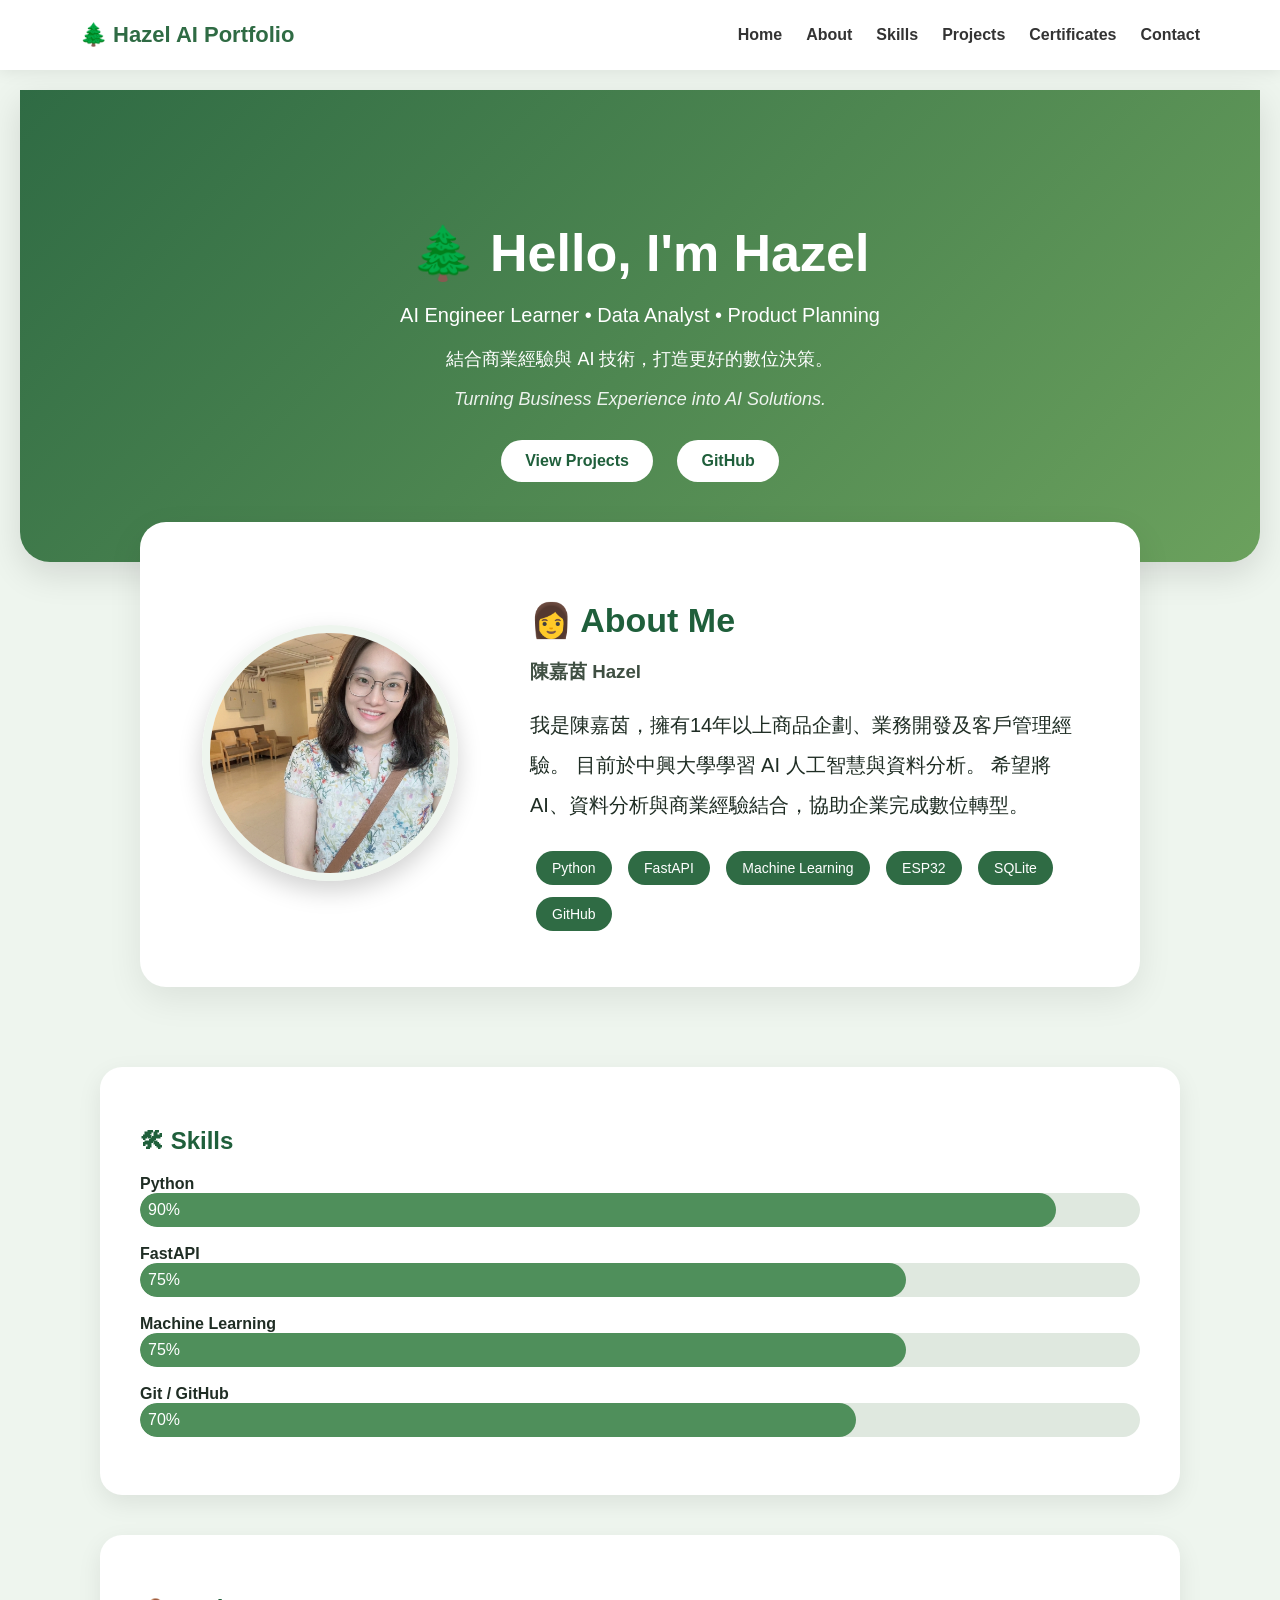
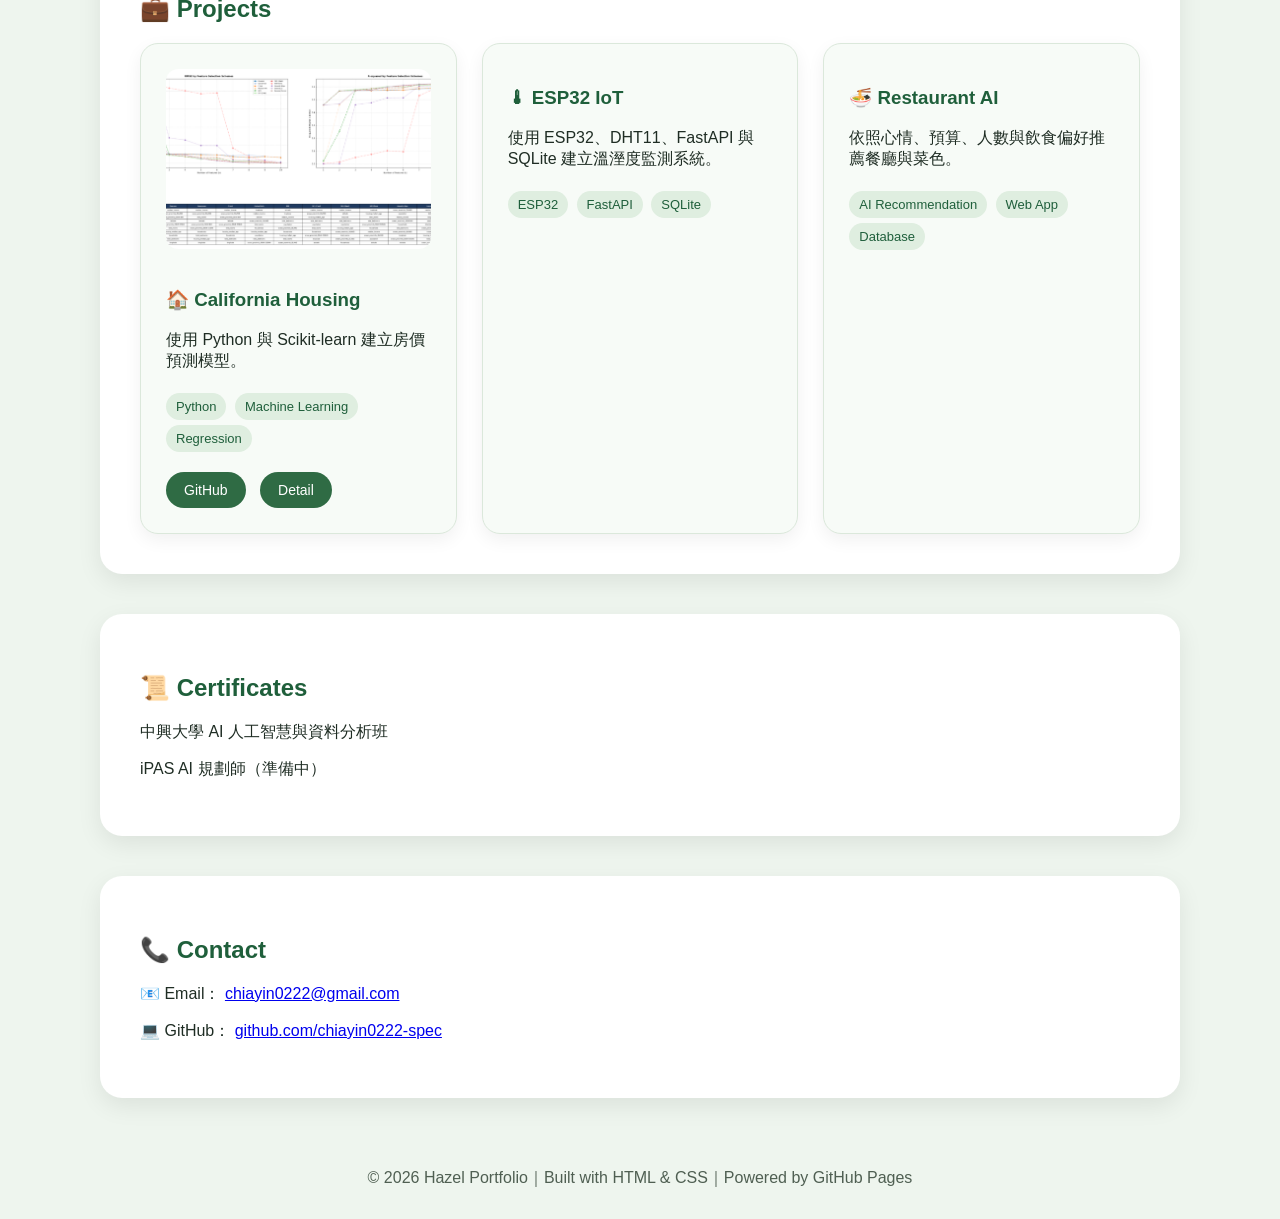
==== commit 68f6a66b: "Update index.html" ====
--- a/index.html
+++ b/index.html
@@ -62,29 +62,37 @@
   </section>
 
   <section id="skills">
-    <h2>🛠 Skills</h2>
+  <h2>🛠 Skills</h2>
 
-    <div class="skill">
-      <strong>Python</strong>
-      <div class="bar"><div class="fill" style="width:90%">90%</div></div>
+  <div class="skill">
+    <strong>Python</strong>
+    <div class="bar">
+      <div class="fill" style="width:90%">90%</div>
     </div>
+  </div>
 
-    <div class="skill">
-      <strong>FastAPI</strong>
-      <div class="bar"><div class="fill" style="width:75%">75%</div></div>
+  <div class="skill">
+    <strong>FastAPI</strong>
+    <div class="bar">
+      <div class="fill" style="width:75%">75%</div>
     </div>
+  </div>
 
-    <div class="skill">
-      <strong>Machine Learning</strong>
-      <div class="bar"><div class="fill" style="width:75%">75%</div></div>
+  <div class="skill">
+    <strong>Machine Learning</strong>
+    <div class="bar">
+      <div class="fill" style="width:75%">75%</div>
     </div>
+  </div>
 
-    <div class="skill">
-      <strong>Git / GitHub</strong>
-      <div class="bar"><div class="fill" style="width:70%">70%</div></div>
+  <div class="skill">
+    <strong>Git / GitHub</strong>
+    <div class="bar">
+      <div class="fill" style="width:70%">70%</div>
     </div>
-  </section>
-
+  </div>
+</section>
+  
   <section id="projects">
     <h2>💼 Projects</h2>
 
--- a/style.css
+++ b/style.css
@@ -51,19 +51,24 @@
 }
 
 /* Hero */
-.hero{
-  background:linear-gradient(
-    135deg,
-    max-width:1200px;
-    margin:90px auto 0;
-    #2F6B44,
-    #6BA15D
-  );
-
-  padding:70px 20px 55px;
-  text-align:center;
-  border-radius:0 0 30px 30px;
-}
+.hero {
+  max-width: 1200px;
+  margin: 90px auto 0;
+  padding: 90px 20px 70px;
+  text-align: center;
+
+  background: linear-gradient(135deg, #2F6B44, #6BA15D);
+  color: white;
+
+  border-radius: 0 0 30px 30px;
+  box-shadow: 0 12px 35px rgba(0,0,0,0.12);
+}
+
+.hero h1,
+.hero .role,
+.hero .slogan,
+.hero .motto {
+  color: white;
 }
 
 .hero h1 {
@@ -153,9 +158,8 @@
 }
 
 .intro p {
-  .intro p{
-    font-size:20px;
-    line-height:2;
+  font-size: 20px;
+  line-height: 2;
 }
 
 .tag span {
